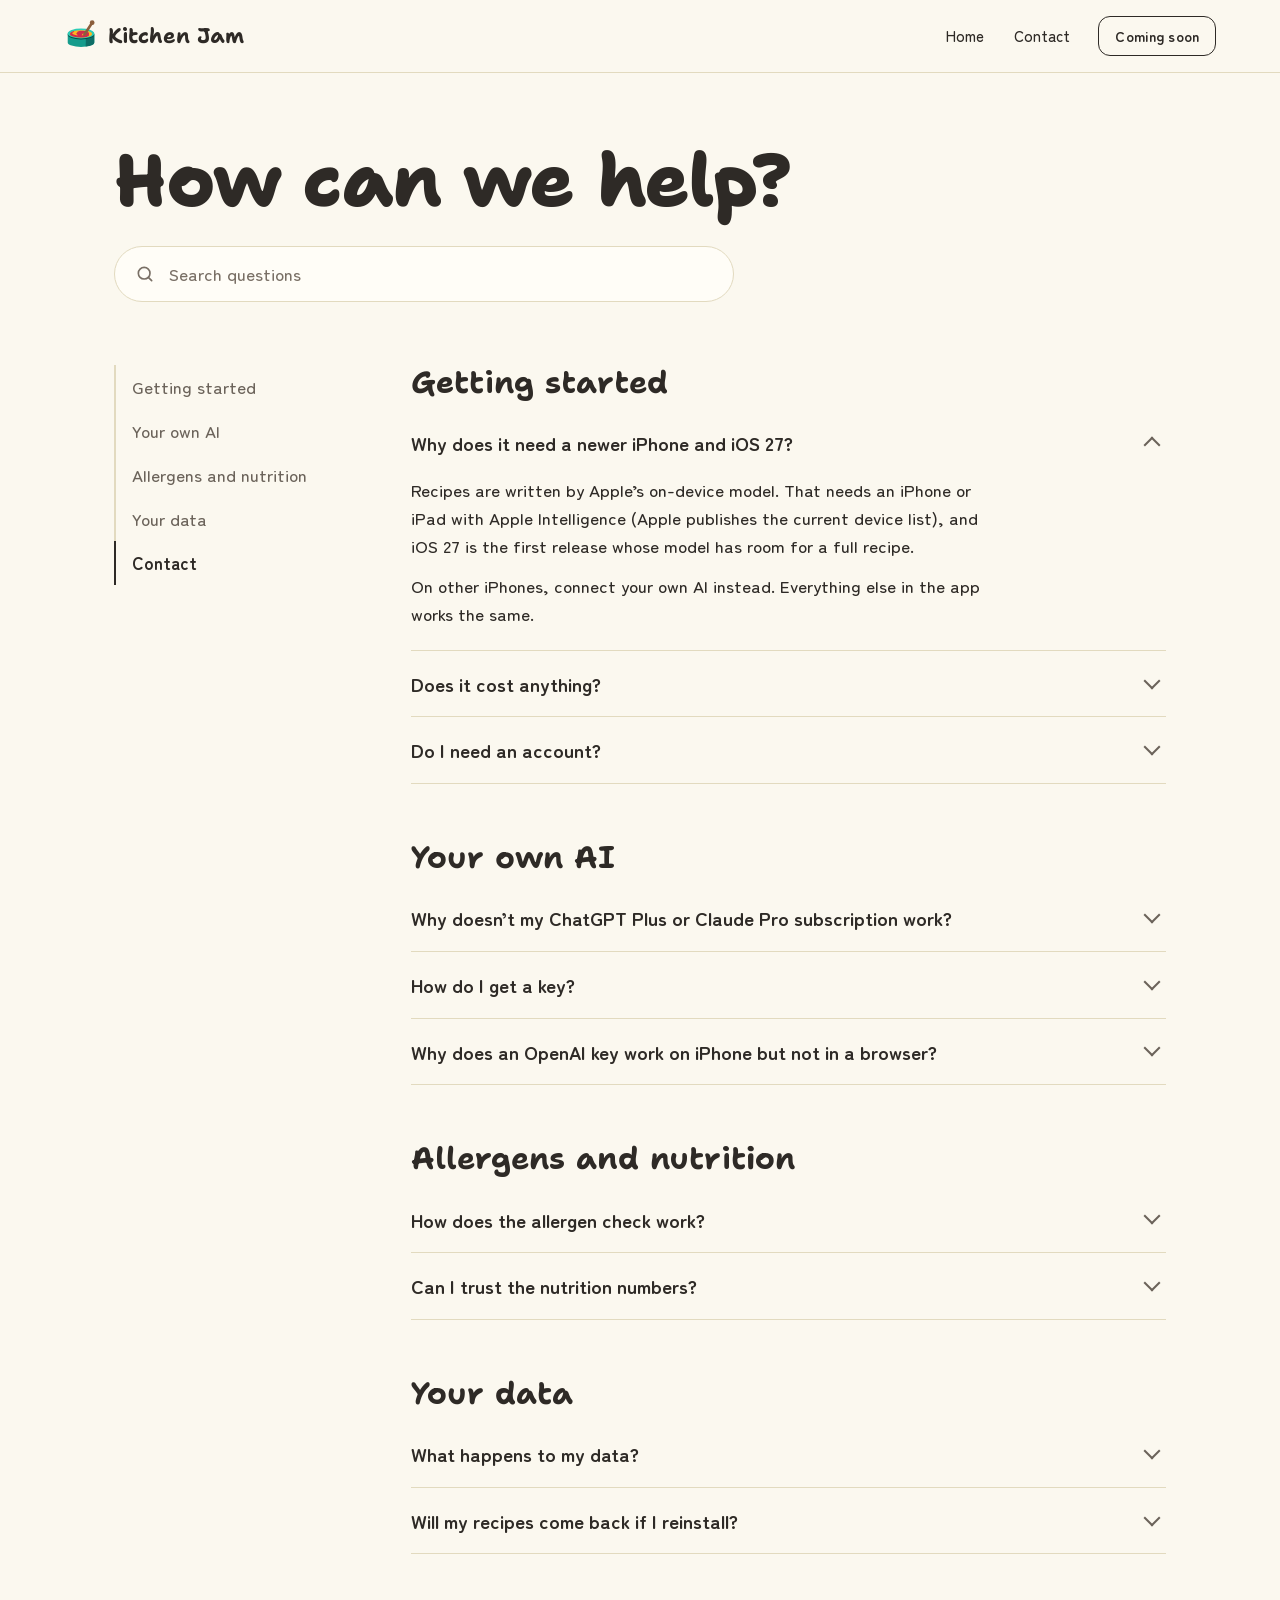
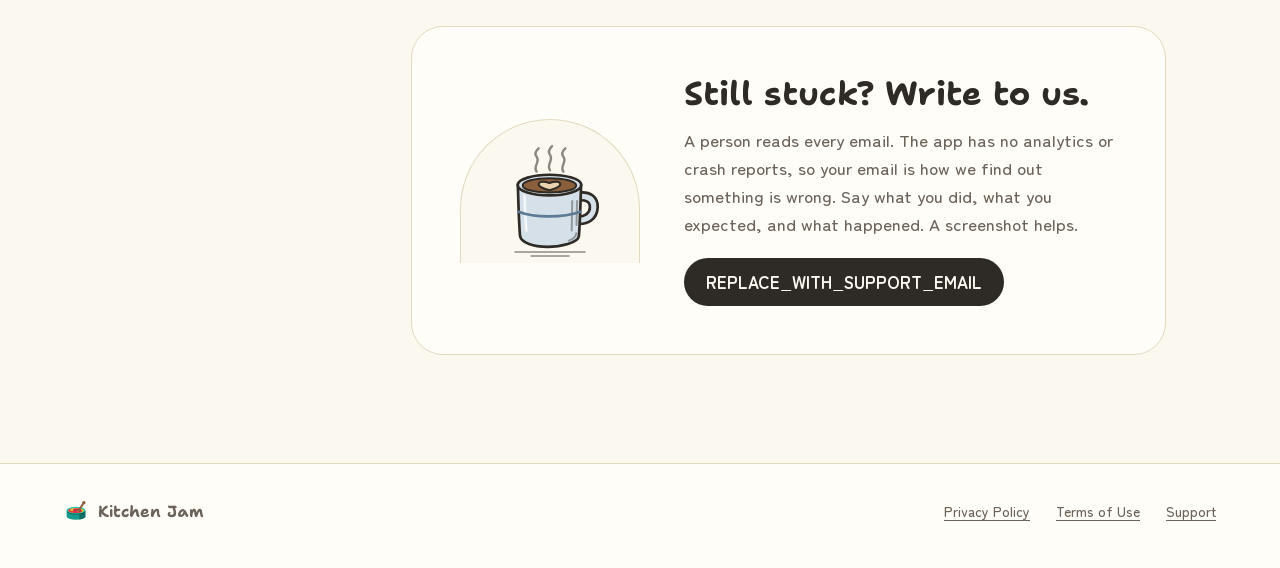
==== support.html @ 25d040b3 "Publish the site from fusion-recipe 39b4fbe" ====
<!doctype html>
<html lang="en">
<head>
<meta charset="utf-8">
<meta name="viewport" content="width=device-width, initial-scale=1, viewport-fit=cover">
<title>Support — Kitchen Jam</title>
<meta name="description" content="Answers about Kitchen Jam: which iPhones it needs, using your own AI, allergens, nutrition, and your data.">
<meta name="theme-color" content="#FBF8EF">
<link rel="icon" href="pot.svg" type="image/svg+xml">
<link rel="preload" href="fonts/shantell-sans-latin.woff2" as="font" type="font/woff2" crossorigin>
<link rel="stylesheet" href="site.css?v=31">
<script src="support.js?v=31" defer></script>
</head>
<body class="support-page">
<a class="skip" href="#main">Skip to the page</a>

<header class="bar is-scrolled">
  <a class="brand" href="index.html" aria-label="Kitchen Jam home">
    <svg class="pot" viewBox="0 0 64 64" aria-hidden="true"><use href="#pot"></use></svg>
    <span>Kitchen Jam</span>
  </a>
  <nav class="bar__nav" aria-label="Page">
    <a href="index.html">Home</a>
    <a href="#contact">Contact</a>
  </nav>
  <span class="soon soon--small">Coming soon</span>
</header>

<main id="main" class="sp">

  <section class="sp-head" aria-labelledby="sp-title">
    <h1 id="sp-title">How can we help?</h1>
    <label class="sp-search">
      <span class="sr">Search the questions</span>
      <svg viewBox="0 0 24 24" aria-hidden="true"><circle cx="11" cy="11" r="7"></circle><path d="M20 20l-4-4"></path></svg>
      <input type="search" placeholder="Search questions" data-search autocomplete="off">
    </label>
    <p class="sp-empty" data-empty hidden>Nothing matches. <a href="#contact">Ask us instead.</a></p>
  </section>

  <div class="sp-body">
    <nav class="sp-toc" aria-label="Topics">
      <a href="#start">Getting started</a>
      <a href="#own-ai">Your own AI</a>
      <a href="#safety">Allergens and nutrition</a>
      <a href="#data">Your data</a>
      <a href="#contact">Contact</a>
    </nav>

    <div class="sp-groups">

      <section class="sp-group" id="start" aria-labelledby="g-start">
        <h2 id="g-start">Getting started</h2>

        <details class="qa" open>
          <summary>Why does it need a newer iPhone and iOS 27?</summary>
          <div class="qa__a">
            <p>Recipes are written by Apple’s on-device model. That needs an iPhone or iPad with Apple Intelligence (Apple publishes the current device list), and iOS 27 is the first release whose model has room for a full recipe.</p>
            <p>On other iPhones, connect your own AI instead. Everything else in the app works the same.</p>
          </div>
        </details>

        <details class="qa">
          <summary>Does it cost anything?</summary>
          <div class="qa__a">
            <p>On iOS 27 with Apple Intelligence, generating recipes costs you nothing: it runs on your device.</p>
            <p>With your own key, you pay your provider for what you use. Most recipes cost a few cents, and Google Gemini and Groq give free keys with a daily limit.</p>
          </div>
        </details>

        <details class="qa">
          <summary>Do I need an account?</summary>
          <div class="qa__a"><p>No. There is no account to create, and no server of ours in the middle.</p></div>
        </details>
      </section>

      <section class="sp-group" id="own-ai" aria-labelledby="g-own-ai">
        <h2 id="g-own-ai">Your own AI</h2>

        <details class="qa">
          <summary>Why doesn’t my ChatGPT Plus or Claude Pro subscription work?</summary>
          <div class="qa__a">
            <p>Those plans only work inside their own apps. They cannot be used by other apps, and no setting changes that. Your subscription is not broken.</p>
            <p>What works here is a pay-as-you-go <strong>API key</strong>, made in a provider’s developer console. Settings walks you through it in a few minutes.</p>
          </div>
        </details>

        <details class="qa">
          <summary>How do I get a key?</summary>
          <div class="qa__a">
            <ul class="providers">
              <li><b>OpenRouter</b><span>One key for many models. Sign in from Settings, or make a key at openrouter.ai.</span></li>
              <li><b>Groq</b><span>Free tier. Make a key at console.groq.com. On the free tier a recipe can wait up to a minute to start.</span></li>
              <li><b>Google Gemini</b><span>Free tier. Make a key at aistudio.google.com.</span></li>
              <li><b>Anthropic</b><span>Claude, pay as you go. Make a key at console.anthropic.com; add billing first.</span></li>
              <li><b>A local model</b><span>Run LM Studio or Ollama on a computer on your network, and point Settings at it. Nothing leaves your home.</span></li>
            </ul>
            <p>Your key stays on your device. Requests go straight from your phone to the provider you chose.</p>
          </div>
        </details>

        <details class="qa">
          <summary>Why does an OpenAI key work on iPhone but not in a browser?</summary>
          <div class="qa__a">
            <p>OpenAI’s API does not let web pages call it directly, and the usual workaround is to send your requests through a server of ours, which this app will not do. In the iPhone app, a direct OpenAI key works. In a browser, use an OpenRouter key to reach GPT models.</p>
          </div>
        </details>
      </section>

      <section class="sp-group" id="safety" aria-labelledby="g-safety">
        <h2 id="g-safety">Allergens and nutrition</h2>

        <details class="qa">
          <summary>How does the allergen check work?</summary>
          <div class="qa__a">
            <p>Tell the app what you avoid, and every recipe is checked against 14 allergen families, including hidden sources like the fish in Worcestershire sauce and the wheat in ordinary soy sauce.</p>
            <p class="qa__warn">It is a check on the AI’s work, not a guarantee. It reads ingredient names; it cannot see brands, processing or cross-contamination. Always read the labels on what you cook with.</p>
          </div>
        </details>

        <details class="qa">
          <summary>Can I trust the nutrition numbers?</summary>
          <div class="qa__a">
            <p>They are estimates made by the AI, labelled that way on every card. Use them for orientation, not for medical or dietary management. The app makes no health claims.</p>
          </div>
        </details>
      </section>

      <section class="sp-group" id="data" aria-labelledby="g-data">
        <h2 id="g-data">Your data</h2>

        <details class="qa">
          <summary>What happens to my data?</summary>
          <div class="qa__a">
            <p>Nothing reaches us. Your recipes, pantry, notes and key stay on your device. With iCloud backup on, your recipes, pantry, shopping list and profile are also kept in your own private iCloud storage, which we cannot see. Your key never is.</p>
            <p>When you ask for a recipe, the request goes only to the model you use: Apple’s, or the provider you chose. The <a href="https://nik299-code.github.io/improv-kitchen-legal/privacy.html">privacy policy</a> has the details.</p>
          </div>
        </details>

        <details class="qa">
          <summary>Will my recipes come back if I reinstall?</summary>
          <div class="qa__a">
            <p>On iPhone, yes, if you are signed in to iCloud and Back up to iCloud is on in the app’s Settings. Reinstall, use the same iCloud account, and your recipes, pantry and shopping list come back when the app opens.</p>
            <p class="qa__warn">Before you delete the app, use <strong>Export library</strong> in Settings to save a copy to Files. Without iCloud backup, deleting the app deletes your recipes.</p>
          </div>
        </details>
      </section>

      <section class="sp-contact" id="contact" aria-labelledby="g-contact">
        <div class="sp-contact__art" data-art="dish-drink--hot" aria-hidden="true"></div>
        <div>
          <h2 id="g-contact">Still stuck? Write to us.</h2>
          <p>A person reads every email. The app has no analytics or crash reports, so your email is how we find out something is wrong. Say what you did, what you expected, and what happened. A screenshot helps.</p>
          <a class="sp-mail" href="mailto:REPLACE_WITH_SUPPORT_EMAIL">REPLACE_WITH_SUPPORT_EMAIL</a>
        </div>
      </section>

    </div>
  </div>
</main>

<footer class="foot">
  <span class="brand brand--quiet">
    <svg class="pot" viewBox="0 0 64 64" aria-hidden="true"><use href="#pot"></use></svg>
    Kitchen Jam
  </span>
  <nav aria-label="Legal">
    <a href="https://nik299-code.github.io/improv-kitchen-legal/privacy.html">Privacy Policy</a>
    <a href="https://nik299-code.github.io/improv-kitchen-legal/terms.html">Terms of Use</a>
    <a href="support.html" aria-current="page">Support</a>
  </nav>
</footer>

<svg width="0" height="0" style="position:absolute" aria-hidden="true">
  <defs>
    <clipPath id="pot-opening"><ellipse cx="32" cy="28" rx="21" ry="6.8"></ellipse></clipPath>
    <g id="pot">
      <path d="M7 29V44A25 8.5 0 0 0 57 44V29Z" fill="#159C8C"></path>
      <path d="M40.75 29Q41.5 40.5 40.75 51.96A25 8.5 0 0 0 57 44V29Z" fill="#0E6E66"></path>
      <ellipse cx="32" cy="29" rx="25" ry="9.5" fill="#094A45"></ellipse>
      <ellipse cx="32" cy="27.4" rx="25" ry="9.5" fill="#2BCDB6"></ellipse>
      <ellipse cx="32" cy="28" rx="21" ry="6.8" fill="#FFB61E"></ellipse>
      <path clip-path="url(#pot-opening)" fill="none" stroke="#D02C4B" stroke-width="5.5" stroke-linecap="round" d="M32 28L31.4 28.7L29.5 28.7L27.6 28.3L26.6 27.3L27.6 26L30.9 25L35.8 24.8L40.8 25.7L44.2 27.6L44.2 30.1L40.2 32.4L32.9 33.7L24 33.5L16.2 31.5L12.1 28.1L13.6 24.2L16.5 22.5"></path>
      <line x1="38.5" y1="29" x2="53" y2="7" stroke="#8B5E3C" stroke-width="5" stroke-linecap="round"></line>
      <circle cx="53" cy="7" r="4.5" fill="#8B5E3C"></circle>
    </g>
  </defs>
</svg>
</body>
</html>
---- site.css ----
/*
 * Kitchen Jam — marketing site.
 *
 * The app's own world, not a new one: the tokens below are copied from
 * src/app/globals.css (light palette) and keep their meanings from
 * docs/design-system.md — teal acts and clears, yellow is "why it works" and
 * ratings only, raspberry is danger only (and so never appears here).
 */

/*
 * Self-hosted, so a visit sends nothing to a font host (the page promises
 * privacy). Latin subsets from Google Fonts, both SIL Open Font License.
 * Shantell Sans is one variable file covering 500–800.
 */
@font-face {
  font-family: "Shantell Sans"; font-style: normal; font-weight: 500 800; font-display: swap;
  src: url("fonts/shantell-sans-latin.woff2") format("woff2");
}
@font-face {
  font-family: "Zen Maru Gothic"; font-style: normal; font-weight: 500; font-display: swap;
  src: url("fonts/zen-maru-gothic-500-latin.woff2") format("woff2");
}
@font-face {
  font-family: "Zen Maru Gothic"; font-style: normal; font-weight: 700; font-display: swap;
  src: url("fonts/zen-maru-gothic-700-latin.woff2") format("woff2");
}

:root {
  --paper: #fbf8ef;
  --raised: #fffdf7;
  --sunk: #f2eddc;
  --ink: #2e2a26;
  --ink-soft: #6b635a;
  --ink-faint: #796f65;
  --hair: #e2dabf;
  --teal: #159c8c;
  --teal-label: #0e786c;
  --teal-wash: #def3ee;
  --indigo-wash: #e2eeef;
  --yuzu-label: #8d6501;
  --yuzu: #d9a94a;

  --wash-a: var(--indigo-wash);
  --wash-b: var(--teal-wash);
  --wash-c: var(--sunk);

  --display: "Shantell Sans", ui-rounded, system-ui, sans-serif;
  --body: "Zen Maru Gothic", ui-rounded, system-ui, sans-serif;

  --gutter: clamp(20px, 5vw, 72px);
  --arrive: cubic-bezier(0.16, 1, 0.3, 1);
  --leave: cubic-bezier(0.7, 0, 0.84, 0);

  color-scheme: light;
}

*,
*::before,
*::after { box-sizing: border-box; }

html {
  scroll-behavior: smooth;
  scrollbar-color: color-mix(in srgb, var(--ink) 35%, transparent) var(--paper);
  scrollbar-width: thin;
  -webkit-text-size-adjust: 100%;
}
@media (prefers-reduced-motion: reduce) { html { scroll-behavior: auto; } }

body {
  margin: 0;
  background: var(--paper);
  color: var(--ink);
  font: 500 17px/1.65 var(--body);
  -webkit-font-smoothing: antialiased;
  text-rendering: optimizeLegibility;
  overflow-x: clip;
}

::selection { background: var(--teal-wash); color: var(--ink); }

a { color: inherit; text-underline-offset: 0.22em; text-decoration-thickness: 1px; }
a:focus-visible,
button:focus-visible {
  outline: 2px solid var(--teal-label);
  outline-offset: 3px;
  border-radius: 6px;
}

h1, h2, h3 { font-family: var(--display); font-weight: 700; margin: 0; text-wrap: balance; }
p { margin: 0; text-wrap: pretty; }

.skip {
  position: absolute; left: 12px; top: -60px; z-index: 50;
  padding: 10px 16px; border-radius: 10px; background: var(--ink); color: var(--paper);
  text-decoration: none; font-weight: 700;
}
.skip:focus { top: 12px; }

.pot { width: 1.6em; height: 1.6em; display: block; flex: none; }

/* ------------------------------------------------------------------ bar */

.bar {
  position: sticky; top: 0; z-index: 20;
  height: 72px; padding: 0 var(--gutter);
  display: flex; align-items: center; gap: 28px;
  transition: background-color 300ms var(--arrive), box-shadow 300ms var(--arrive);
}
/* Past the hero the bar gets solid paper and a hairline, so it stays legible
   over the page. Paper, not glass: the world has nothing glassy in it. */
.bar.is-scrolled {
  background: var(--paper);
  box-shadow: 0 1px 0 var(--hair);
}

.brand {
  display: inline-flex; align-items: center; gap: 10px;
  font: 700 21px/1 var(--display); text-decoration: none; margin-right: auto;
}
.brand .pot { width: 34px; height: 34px; }
.brand--quiet { font-size: 16px; }
.brand--quiet .pot { width: 24px; height: 24px; }

.bar__nav { display: flex; gap: 30px; font-size: 15px; }
.bar__nav a { text-decoration: none; position: relative; min-height: 44px; display: inline-flex; align-items: center; }
.bar__nav a::after {
  content: ""; position: absolute; left: 0; right: 0; bottom: 10px; height: 1px;
  background: currentColor; transform: scaleX(0); transform-origin: right;
  transition: transform 350ms var(--arrive);
}
.bar__nav a:hover::after { transform: scaleX(1); transform-origin: left; }

/* The App Store action: Apple's badge artwork, unmodified (Apple's marketing
   guidelines), at least 40px tall. Only the link around it moves. */
.store {
  display: inline-flex; border-radius: 10px; line-height: 0;
  transition: transform 180ms var(--arrive);
}
.store img { display: block; height: 54px; width: auto; }
.store:hover { transform: translateY(-2px); }
.store:active { transform: translateY(0) scale(0.98); transition-duration: 80ms; }
.store--small img { height: 40px; }

/* ------------------------------------------------------------------ hero */

.hero { padding: clamp(12px, 3vh, 48px) var(--gutter) 0; }
.hero__copy { max-width: 1160px; margin: 0 auto; text-align: center; }
/* Zen Maru's dashes are full-width Japanese rules; set them in the display face. */
.dash { font-family: var(--display); font-weight: 500; }

.hero__title {
  font-size: clamp(3.6rem, 9.4vw, 6rem);
  font-weight: 800;
  line-height: 0.98;
  letter-spacing: -0.025em;
}
/* Each line rises out of its own mask on arrival. */
.hero__title .line { display: inline-block; overflow: clip; padding-bottom: 0.06em; vertical-align: top; }
@media (max-width: 720px) { .hero__title .line { display: block; } }
.hero__title .line > span { display: inline-block; }

.hero__lede {
  max-width: 60ch; margin: 18px auto 0;
  font-size: clamp(18px, 1.6vw, 21px); line-height: 1.55;
}
.hero__act { margin-top: 26px; display: flex; flex-direction: column; align-items: center; gap: 12px; }
.hero__small { font-size: 14px; color: var(--ink-soft); }

/* The stage: a phone set down on a table of dishes. */
.stage {
  position: relative;
  width: min(1240px, 100%);
  height: 720px;
  margin: clamp(12px, 3vh, 40px) auto 0;
}
.table { --px: 0; --py: 0; position: absolute; inset: 0; }
.dish { margin: 0; }
.table .dish {
  position: absolute;
  left: calc(50% + var(--x));
  top: var(--y);
  width: calc(210px * var(--s));
  aspect-ratio: 5 / 4;
  translate: -50% 0;
  /* Pointer depth: nearer dishes (bigger) move more. */
  transform: translate3d(calc(var(--px) * var(--s) * 22px), calc(var(--py) * var(--s) * 14px), 0);
}
.dish svg { display: block; width: 100%; height: 100%; overflow: visible; }

.phone {
  position: relative; z-index: 2;
  width: 322px; height: 664px; margin: 0 auto;
  padding: 11px; border-radius: 52px;
  background: var(--ink);
  box-shadow:
    0 2px 0 rgb(255 255 255 / 0.06) inset,
    0 50px 80px -30px rgb(46 42 38 / 0.45),
    0 18px 36px -18px rgb(46 42 38 / 0.35);
}
.phone__screen {
  position: relative; height: 100%; overflow: hidden;
  border-radius: 42px; background: var(--paper);
  padding: 30px 18px 0;
}
.app-top { display: flex; align-items: center; gap: 9px; font: 700 18px/1 var(--display); }
.app-top .pot { width: 28px; height: 28px; }

.thread { margin-top: 16px; display: flex; flex-direction: column; gap: 12px; }
.msg { font-size: 14px; line-height: 1.5; }
.msg--me {
  align-self: flex-end; max-width: 84%;
  padding: 10px 14px; border-radius: 18px 18px 5px 18px;
  background: var(--indigo-wash);
}
.msg--app { max-width: 92%; }
.chips { display: flex; flex-wrap: wrap; gap: 7px; }
.chip {
  font-size: 13px; padding: 7px 13px; border-radius: 999px;
  border: 1px solid var(--hair); background: var(--raised);
  transition: background-color 200ms var(--arrive), border-color 200ms var(--arrive), transform 200ms var(--arrive);
}
.chip.is-picked { background: var(--teal-wash); border-color: var(--teal); color: var(--teal-label); font-weight: 700; }

.card {
  margin-top: 6px; padding: 12px; border-radius: 20px;
  background: var(--raised); border: 1px solid var(--hair);
  display: flex; gap: 12px; align-items: flex-end;
}
.card__art {
  width: 96px; flex: none; aspect-ratio: 5 / 4;
  border-radius: 999px 999px 0 0; background: var(--paper);
  border: 1px solid var(--hair); border-bottom: 0; overflow: hidden;
}
.card__art svg { width: 100%; height: 100%; display: block; }
.card__title { font: 700 15px/1.25 var(--display); }
.card__meta { font-size: 12px; color: var(--ink-soft); margin-top: 3px; }

.composer {
  position: absolute; left: 14px; right: 14px; bottom: 16px;
  min-height: 50px; padding: 0 8px 0 16px; border-radius: 25px;
  border: 1px solid var(--hair); background: var(--raised);
  display: flex; align-items: center; justify-content: space-between;
  font-size: 14px; color: var(--ink-faint);
}
.composer.is-typing { color: var(--ink); }
.send {
  width: 36px; height: 36px; border-radius: 50%; background: var(--teal-label);
  mask: none;
  display: grid; place-items: center; flex: none;
}
.send::before {
  content: ""; width: 12px; height: 12px;
  border-top: 2px solid var(--paper); border-right: 2px solid var(--paper);
  transform: translateX(-2px) rotate(45deg);
}

/* ------------------------------------------------------------------ ask */

.ask {
  max-width: 1240px; margin: clamp(110px, 16vh, 180px) auto 0; padding: 0 var(--gutter);
  display: grid; grid-template-columns: 7fr 5fr; gap: clamp(40px, 7vw, 110px); align-items: center;
}
.ask__title { font-size: clamp(2.4rem, 4.6vw, 4.1rem); line-height: 1.04; letter-spacing: -0.015em; }
.ask__title em { font-style: normal; color: var(--ink-soft); }
.ask__body p { font-size: 18px; max-width: 46ch; }
.prompts { list-style: none; margin: 28px 0 0; padding: 0; }
.prompts li {
  font: 500 clamp(18px, 1.6vw, 21px)/1.35 var(--display);
  padding: 14px 0; border-top: 1px solid var(--hair);
}
.prompts li:last-child { border-bottom: 1px solid var(--hair); }
.prompts li::before,
.prompts li::after { font-family: var(--body); font-weight: 700; color: var(--ink-faint); }
.prompts li::before { content: "\201C"; }
.prompts li::after { content: "\201D"; }

/* ------------------------------------------------------------------ why */
/*
 * The app's own recipe card, set down at the scale of a cookbook page: the
 * drawing at hero size, and "why it works" in the app's real form — the yuzu
 * ribbon over a dashed yuzu-wash panel, the change in bold shoyu, then why.
 * The ribbon is part of the depicted card, not a label over the section.
 */
.sr { position: absolute; width: 1px; height: 1px; overflow: hidden; clip: rect(0 0 0 0); white-space: nowrap; }
.why { max-width: 1180px; margin: clamp(110px, 16vh, 180px) auto 0; padding: 0 var(--gutter); }
.rcard {
  display: grid; grid-template-columns: minmax(0, 5fr) minmax(0, 7fr); gap: clamp(28px, 5vw, 72px);
  align-items: center;
  padding: clamp(28px, 4vw, 56px);
  background: var(--raised); border: 1px solid var(--hair); border-radius: 36px;
}
.rcard__art {
  aspect-ratio: 5 / 4; border-radius: 999px 999px 0 0;
  background: var(--paper); border: 1px solid var(--hair); border-bottom: 0;
  padding: 4% 0 0;
}
/* The drawings leave headroom above the dish; at this size it is empty arch. */
.rcard__art svg { width: 100%; height: 100%; display: block; overflow: visible; transform: scale(1.18); transform-origin: 50% 88%; }
.rcard__title { font: 700 clamp(1.7rem, 2.6vw, 2.3rem)/1.1 var(--display); }
.rcard__meta { margin-top: 6px; color: var(--ink-soft); font-size: 15px; font-variant-numeric: tabular-nums; }
.ribbon {
  display: inline-flex; padding: 7px 15px; border-radius: 999px;
  font: 700 13px/1 var(--body); letter-spacing: 0.06em; text-transform: uppercase;
  background: var(--ink); color: var(--paper);
}
.ribbon--yuzu { background: var(--yuzu-label); margin-top: 26px; }
.rcard__why {
  margin-top: 12px; padding: clamp(18px, 2vw, 26px);
  border: 1.5px dashed color-mix(in srgb, var(--yuzu-label) 45%, var(--hair)); border-radius: 22px;
  background: #fff0bf;
}
.rcard__swap { font: 700 16px/1.3 var(--body); color: #8b5e3c; }
.rcard__reason {
  margin-top: 8px;
  font: 700 clamp(1.45rem, 2.5vw, 2.15rem)/1.28 var(--display); letter-spacing: -0.005em;
}
.rcard__reason .w { transition: opacity 240ms linear; }
.why__note { margin: 26px auto 0; max-width: 46ch; color: var(--ink-soft); font-size: 18px; text-align: center; }
@media (max-width: 860px) {
  .rcard { grid-template-columns: 1fr; border-radius: 28px; }
  .rcard__art { max-width: 340px; width: 100%; margin: 0 auto; }
}

/* ------------------------------------------------------------------ cook */

.cook {
  max-width: 1240px; margin: clamp(120px, 18vh, 200px) auto 0; padding: 0 var(--gutter);
  display: grid; grid-template-columns: auto 1fr; gap: clamp(48px, 8vw, 120px); align-items: center;
}
.phone--still { width: 300px; height: 540px; border-radius: 48px; }
.phone--still .phone__screen { border-radius: 38px; }
.timer {
  margin-top: 26px; align-self: flex-start;
  display: inline-flex; align-items: center; gap: 10px;
  padding: 12px 18px; border-radius: 999px;
  background: var(--teal-wash); color: var(--teal-label);
  font: 700 18px/1 var(--body); font-variant-numeric: tabular-nums;
}
.timer__dot { width: 9px; height: 9px; border-radius: 50%; background: var(--teal); }
.js .timer__dot { animation: pulse 1.6s var(--arrive) infinite; }
@keyframes pulse { 0% { box-shadow: 0 0 0 0 rgb(21 156 140 / 0.45); } 100% { box-shadow: 0 0 0 10px rgb(21 156 140 / 0); } }
/* The real cooking screen's ingredients drawer, closed. */
.drawer {
  margin: 0 -24px; padding: 12px 24px 26px; border-top: 1px solid var(--hair);
  background: var(--raised); border-radius: 22px 22px 0 0;
  display: flex; flex-direction: column; align-items: center; gap: 8px;
  font: 700 15px/1 var(--body);
}
.drawer::before { content: ""; width: 36px; height: 4px; border-radius: 2px; background: var(--hair); }


/* ---------------------------------------------------------- features */
/*
 * Eight features as tabs. Hovering (or clicking, or arrowing to) one swaps the
 * headline and the phone's screen to that use case, so each is shown, not
 * described. On a phone the tabs become a swipeable row of chips under the
 * phone, which keeps the screen in view while you tap.
 */
.cook__title { font-size: clamp(2.3rem, 4.2vw, 3.8rem); line-height: 1.05; letter-spacing: -0.015em; min-height: 2.2em; display: flex; align-items: flex-end; }
.cook__title span { display: inline-block; transition: opacity 180ms var(--leave), transform 180ms var(--leave); }
.cook__title span.is-out { opacity: 0; transform: translateY(0.18em); }

.feats { margin-top: 30px; display: grid; grid-template-columns: 1fr 1fr; gap: 6px 14px; max-width: 740px; }
.feat {
  appearance: none; border: 0; background: transparent; font: inherit; color: inherit; text-align: left; cursor: pointer;
  position: relative; padding: 16px 16px 16px 16px; border-radius: 16px;
  display: flex; flex-direction: column; gap: 3px; min-height: 44px;
  transition: background-color 220ms var(--arrive);
}
.feat::before {
  content: ""; position: absolute; left: 16px; right: 16px; top: 0; height: 1px; background: var(--hair);
  transition: opacity 220ms var(--arrive);
}
.feat__t { font-weight: 700; color: var(--ink-soft); transition: color 220ms var(--arrive); }
.feat__d { font-size: 15px; line-height: 1.5; color: var(--ink-faint); }
.feat:hover .feat__t { color: var(--ink); }
.feat[aria-selected="true"] { background: var(--raised); box-shadow: 0 1px 0 var(--hair), 0 10px 26px -18px rgb(46 42 38 / 0.35); }
.feat[aria-selected="true"]::before { opacity: 0; }
.feat[aria-selected="true"] .feat__t { color: var(--ink); }
.feat[aria-selected="true"] .feat__d { color: var(--ink-soft); }
.feat:focus-visible { outline: 2px solid var(--teal-label); outline-offset: 2px; }

/* The screens share the phone; one shows at a time. */
.phone__screen--feat { padding: 0; }
.fs {
  position: absolute; inset: 0; padding: 48px 22px 0; display: flex; flex-direction: column;
  opacity: 0; visibility: hidden; transform: translateY(10px) scale(0.985);
  transition: opacity 260ms var(--leave), transform 320ms var(--leave), visibility 0s linear 320ms;
}
.fs.is-active {
  opacity: 1; visibility: visible; transform: none;
  transition: opacity 380ms var(--arrive) 60ms, transform 520ms var(--arrive) 60ms, visibility 0s;
}
.fs-count { font-size: 12px; font-weight: 700; letter-spacing: 0.08em; text-transform: uppercase; color: var(--ink-soft); }
.fs-title { font: 700 24px/1.12 var(--display); margin-top: 10px; }
.fs-title--sm { margin-top: 0; font-size: 26px; }
.fs-step { font-size: 19px; line-height: 1.5; margin-top: 12px; }
.fs-hint { margin-top: auto; margin-bottom: 14px; text-align: center; font-size: 13px; color: var(--ink-faint); }
.fs .drawer { margin: 0 -22px; }

/* read aloud */
.speaking {
  margin-top: 22px; align-self: flex-start; display: inline-flex; align-items: center; gap: 12px;
  padding: 11px 16px; border-radius: 999px; background: var(--indigo-wash); font-weight: 700; font-size: 15px;
}
.bars { display: inline-flex; align-items: center; gap: 3px; height: 18px; }
.bars i { width: 3px; height: 100%; border-radius: 2px; background: var(--ink); transform-origin: 50% 50%; transform: scaleY(0.35); }

/* talk */
.fs--talk { padding-top: 46px; }
.listen { margin-top: auto; margin-bottom: 44px; display: flex; flex-direction: column; align-items: center; text-align: center; gap: 14px; }
.listen__label { font-size: 13px; font-weight: 700; letter-spacing: 0.06em; text-transform: uppercase; color: var(--teal-label); }
.listen__words { font: 700 22px/1.3 var(--display); min-height: 2.6em; padding: 0 6px; }
.mic {
  width: 76px; height: 76px; border-radius: 50%; background: var(--teal-label); display: grid; place-items: center; position: relative;
}
.mic svg { width: 32px; height: 32px; fill: none; stroke: var(--paper); stroke-width: 1.8; stroke-linecap: round; }
.mic::before, .mic::after { content: ""; position: absolute; inset: 0; border-radius: 50%; border: 2px solid var(--teal); opacity: 0; }

/* save */
.saved__art {
  width: 70%; align-self: center; aspect-ratio: 5 / 4; border-radius: 999px 999px 0 0;
  background: var(--raised); border: 1px solid var(--hair); border-bottom: 0; padding-top: 6%;
}
.saved__art svg, .bubble__art svg { width: 100%; height: 100%; display: block; }
.fs--save .fs-title { margin-top: 16px; }
.saved__stars { display: flex; gap: 4px; margin-top: 8px; }
.saved__stars svg { width: 18px; height: 18px; fill: var(--yuzu); stroke: var(--yuzu); stroke-width: 1.6; stroke-linejoin: round; display: block; }
.saved__stars .off svg { fill: none; stroke: var(--ink-faint); }
.saved__label { margin-top: 20px; font-size: 12px; font-weight: 700; letter-spacing: 0.08em; text-transform: uppercase; color: var(--ink-soft); }
.notes { list-style: none; margin: 8px 0 0; padding: 0; display: flex; flex-direction: column; gap: 8px; }
.notes li { padding: 10px 12px; border-radius: 12px; background: var(--raised); border: 1px solid var(--hair); font-size: 15px; }

/* share */
.share__to { font-size: 13px; color: var(--ink-soft); padding-bottom: 12px; border-bottom: 1px solid var(--hair); }
.bubble { margin-top: 26px; align-self: flex-end; width: 84%; display: flex; flex-direction: column; align-items: flex-end; gap: 6px; }
.bubble__card { width: 100%; border-radius: 18px 18px 6px 18px; background: var(--raised); border: 1px solid var(--hair); padding: 12px; }
.bubble__art { aspect-ratio: 5 / 4; border-radius: 12px; background: var(--indigo-wash); padding: 6% 8% 0; }
.bubble__title { font: 700 16px/1.25 var(--display); margin-top: 10px; }
.bubble__meta { font-size: 12px; color: var(--ink-soft); margin-top: 2px; }
.bubble__text { padding: 9px 14px; border-radius: 18px 18px 6px 18px; background: var(--indigo-wash); font-size: 15px; }
.share__added { margin-top: 18px; align-self: center; font-size: 13px; color: var(--teal-label); font-weight: 700; }

/* shopping */
.fs--shop { padding-bottom: 0; }
.list { position: relative; margin-top: 14px; flex: 1; overflow: hidden; -webkit-mask-image: linear-gradient(#000 82%, transparent); mask-image: linear-gradient(#000 82%, transparent); }
.aisle { display: flex; align-items: center; gap: 8px; margin-top: 14px; font-size: 12px; font-weight: 700; letter-spacing: 0.06em; text-transform: uppercase; color: var(--ink-soft); }
.aisle:first-child { margin-top: 0; }
.item { display: flex; align-items: center; gap: 12px; padding: 10px 0; border-bottom: 1px solid var(--hair); font-size: 16px; }
.box { width: 20px; height: 20px; border-radius: 6px; border: 1.5px solid var(--ink-faint); flex: none; position: relative; }
.item.is-done { color: var(--ink-faint); text-decoration: line-through; text-decoration-thickness: 1px; }
.item.is-done .box { background: var(--teal-label); border-color: var(--teal-label); }
.item.is-done .box::after { content: ""; position: absolute; left: 6px; top: 2px; width: 5px; height: 10px; border: solid var(--paper); border-width: 0 2px 2px 0; transform: rotate(45deg); }
.probably { margin-top: 16px; padding: 12px; border-radius: 12px; border: 1px dashed var(--hair); font-size: 14px; color: var(--ink-soft); }

/* pantry */
.added { display: flex; flex-wrap: wrap; gap: 8px; margin-top: 10px; }
.added span { padding: 8px 12px; border-radius: 999px; background: var(--teal-wash); color: var(--teal-label); font-weight: 700; font-size: 14px; }
.staples { margin-top: 10px; font-size: 16px; line-height: 1.7; color: var(--ink-soft); }

/* scale */
.serves { margin-top: 18px; display: flex; align-items: center; justify-content: space-between; padding: 12px 14px; border-radius: 14px; background: var(--raised); border: 1px solid var(--hair); font-weight: 700; }
.stepper { display: inline-flex; align-items: center; gap: 12px; }
.stepper i { font-style: normal; width: 30px; height: 30px; border-radius: 50%; border: 1px solid var(--hair); display: grid; place-items: center; color: var(--ink-soft); }
.stepper b { min-width: 1.2em; text-align: center; font-variant-numeric: tabular-nums; }
.amounts { list-style: none; margin: 14px 0 0; padding: 0; }
.amounts li { display: flex; align-items: baseline; gap: 8px; padding: 12px 2px; border-bottom: 1px solid var(--hair); font-size: 16px; }
.amounts li span { flex: 1; }
.amounts b { font-variant-numeric: tabular-nums; transition: color 300ms var(--arrive); }
.amounts b.is-changed { color: var(--teal-label); }
.amounts em { font-style: normal; font-size: 12px; font-weight: 700; color: var(--ink-faint); text-transform: uppercase; letter-spacing: 0.06em; }

@media (prefers-reduced-motion: no-preference) {
  .fs--read.is-active .bars i { animation: talk 900ms ease-in-out infinite; }
  .fs--read.is-active .bars i:nth-child(2) { animation-delay: -200ms; }
  .fs--read.is-active .bars i:nth-child(3) { animation-delay: -450ms; }
  .fs--read.is-active .bars i:nth-child(4) { animation-delay: -100ms; }
  .fs--read.is-active .bars i:nth-child(5) { animation-delay: -650ms; }
  .fs--talk.is-active .mic::before { animation: ring 1.8s var(--arrive) infinite; }
  .fs--talk.is-active .mic::after { animation: ring 1.8s var(--arrive) 0.6s infinite; }
  .fs--shop.is-active .list__roll { animation: roll 9s ease-in-out 0.8s infinite alternate; }
}
@keyframes talk { 0%, 100% { transform: scaleY(0.3); } 50% { transform: scaleY(1); } }
@keyframes ring { from { transform: scale(1); opacity: 0.6; } to { transform: scale(1.7); opacity: 0; } }
@keyframes roll { 0%, 15% { transform: none; } 85%, 100% { transform: translateY(-38%); } }

@media (max-width: 980px) {
  /* Headline, then the tabs, then the phone: all three fit one phone screen,
     so the screen you change stays in view while you tap. */
  .cook { gap: 18px; }
  .cook__copy { display: contents; }
  .cook__title { order: 1; min-height: 2.2em; }
  .feats { order: 2; margin-top: 0; }
  .cook__phone { order: 3; }
}
@media (max-width: 720px) {
  .feats {
    grid-template-columns: none; grid-auto-flow: column; grid-auto-columns: max-content;
    overflow-x: auto; scroll-snap-type: x mandatory; gap: 8px; margin: 0; padding: 4px 0 10px;
    scrollbar-width: none;
  }
  .feats::-webkit-scrollbar { display: none; }
  .feat { scroll-snap-align: start; padding: 10px 16px; border-radius: 999px; border: 1px solid var(--hair); background: var(--raised); }
  .feat::before, .feat__d { display: none; }
  .feat[aria-selected="true"] { background: var(--ink); border-color: var(--ink); box-shadow: none; }
  .feat[aria-selected="true"] .feat__t { color: var(--paper); }
  .feat__t { font-size: 15px; white-space: nowrap; }
}

/* ------------------------------------------------------------------ library */

.library {
  max-width: 1240px; margin: clamp(130px, 20vh, 220px) auto 0; padding: 0 var(--gutter);
  text-align: center;
}
.library h2 { font-size: clamp(2.4rem, 4.6vw, 4.1rem); line-height: 1.04; letter-spacing: -0.015em; }
.library__lede { max-width: 50ch; margin: 18px auto 0; font-size: 18px; }
.tiles {
  list-style: none; margin: 56px 0 0; padding: 0; text-align: left;
  display: grid; grid-template-columns: repeat(4, minmax(0, 1fr)); gap: 40px 24px;
}
.tile__art {
  background: var(--w); border-radius: 22px; padding: 14px 18% 0;
  display: flex;
}
.tile__art svg {
  width: 100%; aspect-ratio: 5 / 4; height: auto; display: block;
  background: var(--raised); border: 1px solid var(--hair); border-bottom: 0;
  border-radius: 999px 999px 0 0; overflow: hidden;
}
.tile__title { font: 700 17px/1.25 var(--display); margin-top: 12px; }
.tile__meta { font-size: 14px; color: var(--ink-soft); margin-top: 2px; font-variant-numeric: tabular-nums; }
.library__note { margin: 36px auto 0; max-width: 52ch; font-size: 15px; color: var(--ink-soft); }

/* ------------------------------------------------------------------ trust */

.trust {
  max-width: 1240px; margin: clamp(110px, 16vh, 180px) auto 0; padding: 0 var(--gutter);
  display: grid; grid-template-columns: 1fr 1fr; gap: 28px; align-items: stretch;
}
.trust h2 { font-size: clamp(1.8rem, 2.8vw, 2.5rem); line-height: 1.12; }
.trust p { margin-top: 16px; font-size: 17px; max-width: 48ch; }
.trust__allergens { padding: clamp(32px, 4vw, 56px); border-radius: 32px; background: var(--teal-wash); }
.trust__privacy { padding: clamp(32px, 4vw, 56px); border-radius: 32px; border: 1px solid var(--hair); background: var(--raised); }
.hidden-sources { list-style: none; margin: 24px 0 0; padding: 0; max-width: 420px; }
.hidden-sources li {
  display: flex; justify-content: space-between; gap: 16px;
  padding: 12px 0; border-top: 1px solid color-mix(in srgb, var(--teal-label) 25%, transparent);
  font-weight: 700;
}
.hidden-sources li span:last-child { color: var(--teal-label); }
.fine { color: color-mix(in srgb, var(--ink) 78%, var(--teal-label)); font-size: 15px !important; }

/* ------------------------------------------------------------------ close */

.close {
  margin-top: clamp(110px, 16vh, 180px);
  padding: clamp(70px, 10vh, 110px) var(--gutter) clamp(60px, 9vh, 90px);
  background: var(--raised); border-top: 1px solid var(--hair);
  display: flex; flex-direction: column; align-items: center; text-align: center;
}
.close__row { display: flex; align-items: flex-end; justify-content: center; gap: clamp(8px, 2vw, 28px); }
.close__row .dish { width: clamp(84px, 11vw, 150px); aspect-ratio: 5 / 4; }
.close__title {
  margin: 34px 0 30px; display: inline-flex; align-items: center; gap: 0.28em;
  font-size: clamp(3rem, 7vw, 5.4rem); font-weight: 800; letter-spacing: -0.02em; line-height: 1;
}
.close__title .pot { width: 1.05em; height: 1.05em; }
.close__small { margin-top: 22px; max-width: 48ch; font-size: 14px; color: var(--ink-soft); }

.foot {
  padding: 26px var(--gutter) 34px; border-top: 1px solid var(--hair); background: var(--raised);
  display: flex; align-items: center; justify-content: space-between; gap: 20px; flex-wrap: wrap;
  font-size: 14px; color: var(--ink-soft);
}
.foot nav { display: flex; gap: 26px; }
.foot a { color: var(--ink-soft); min-height: 44px; display: inline-flex; align-items: center; }
.foot a:hover { color: var(--ink); }

/* ================================================================== motion */
/*
 * Everything above is the finished page, visible with no script. The rules
 * below only apply once site.js has run (html.js) and the visitor has not
 * asked for less motion — so a failed script, or reduced motion, still gets
 * the whole page.
 */
@media (prefers-reduced-motion: no-preference) {
  .js .hero__title .line > span { animation: rise 900ms var(--arrive) both; }
  .js .hero__title .line:nth-child(2) > span { animation-delay: 110ms; }
  .js .hero__lede,
  .js .hero__act { animation: fade 800ms var(--arrive) 320ms both; }
  .js .hero__act { animation-delay: 420ms; }
  .js .phone:not(.phone--still) { animation: set-down 1100ms var(--arrive) 260ms both; }

  /* Demo steps start hidden only when the demo is actually going to run. */
  .demo-live [data-step] { opacity: 0; transform: translateY(10px); }
  .demo-live [data-step].is-in {
    opacity: 1; transform: none;
    transition: opacity 420ms var(--arrive), transform 520ms var(--arrive);
  }
  .demo-live .thread.is-clearing { opacity: 0; transition: opacity 380ms var(--leave); }

  /* The example requests arrive one by one as they scroll in, like messages
     being sent: from the right, the way the cook's own bubbles sit. */
  .js .prompts li { opacity: 0; transform: translateX(28px); }
  .js .prompts li.is-in {
    opacity: 1; transform: none;
    transition: opacity 600ms var(--arrive), transform 800ms var(--arrive);
  }

  /* Scroll: the dishes drift apart as the phone moves up out of the table. */
  @supports (animation-timeline: view()) {
    .table .dish { animation: drift linear both; animation-timeline: view(); animation-range: exit -10% exit 90%; }
    .table .dish:nth-child(-n + 4) { --dir: -1; }
    .table .dish:nth-child(n + 5) { --dir: 1; }
  }
}

@keyframes rise { from { transform: translateY(105%); } to { transform: none; } }
@keyframes fade { from { opacity: 0; transform: translateY(12px); } to { opacity: 1; transform: none; } }
@keyframes set-down {
  from { opacity: 0; transform: translateY(60px) scale(0.97); }
  to { opacity: 1; transform: none; }
}
@keyframes drift { to { translate: calc(-50% + var(--dir) * 70px) -60px; } }

/* Short laptop screens: the demo's card must still land above the fold. */
@media (min-width: 721px) and (max-height: 860px) {
  .hero { padding-top: 18px; }
  .hero__title { font-size: clamp(3.2rem, 6.4vw, 4.2rem); }
  .hero__lede { margin-top: 10px; font-size: 18px; }
  .hero__act { margin-top: 18px; gap: 8px; }
  .stage { height: 640px; }
  .phone:not(.phone--still) { height: 600px; }
  .phone:not(.phone--still) .phone__screen { border-radius: 38px; padding-top: 20px; }
  .phone:not(.phone--still) .thread { margin-top: 12px; gap: 10px; }
  .table .dish { width: calc(190px * var(--s)); }
}

/* ================================================================== narrow */

@media (max-width: 980px) {
  .bar__nav { display: none; }
  .ask, .cook { grid-template-columns: 1fr; }
  .tiles { grid-template-columns: repeat(2, minmax(0, 1fr)); gap: 32px 16px; }
  .trust { grid-template-columns: 1fr; }
}

@media (max-width: 720px) {
  body { font-size: 16px; }
  .bar { height: 62px; gap: 12px; }
  .brand { font-size: 18px; }
  .brand .pot { width: 30px; height: 30px; }

  .hero__lede { font-size: 18px; }
  /* On a phone the table sets three dishes above the phone and three below,
     every one whole: tucked behind its edges they read as clipped. */
  .stage { height: 860px; margin-top: 28px; }
  .table .dish { width: 30%; translate: 0 0; left: auto; }
  .table .dish:nth-child(1) { left: 1%; top: 0; }
  .table .dish:nth-child(2) { left: 35%; top: 12px; }
  .table .dish:nth-child(6) { left: 69%; top: 0; }
  .table .dish:nth-child(3) { left: 1%; top: auto; bottom: 0; }
  .table .dish:nth-child(7) { left: 35%; top: auto; bottom: 10px; }
  .table .dish:nth-child(8) { left: 69%; top: auto; bottom: 0; }
  .table .dish:nth-child(4),
  .table .dish:nth-child(5) { display: none; }
  /* Padding, not the phone's margin: a first child's top margin collapses
     through the stage and moves the stage instead of the phone. */
  .stage { padding-top: 116px; }
  .phone { width: 286px; height: 600px; border-radius: 46px; }
  .phone__screen { border-radius: 36px; padding: 40px 15px 0; }
  .phone--still { width: 270px; height: 500px; }
  .cook__phone .phone { margin: 0 auto; }
    .tiles .tile__title { font-size: 15px; }
  .tiles .tile__meta { font-size: 13px; }
  .trust__allergens, .trust__privacy { border-radius: 24px; }
  .foot { justify-content: center; }
  /* Five dishes do not fit a phone's width; three do, whole. */
  .close__row .dish:nth-child(n + 4) { display: none; }
  .close__row .dish { width: 30%; max-width: 120px; }
}
@media (max-width: 720px) and (prefers-reduced-motion: no-preference) {
  @supports (animation-timeline: view()) {
    .table .dish { animation: none; }
  }
}

/* ================================================================== support */
/*
 * The support page: a search, a topic list that stays in view, and answers
 * that fold. Same paper, ink and faces as the home page; no new colours.
 */
.support-page { background: var(--paper); }
.sp { max-width: 1180px; margin: 0 auto; padding: clamp(40px, 8vh, 88px) var(--gutter) 0; }
.sp-head h1 { font-size: clamp(2.8rem, 6vw, 4.6rem); font-weight: 800; letter-spacing: -0.02em; line-height: 1; }
.sp-search {
  margin-top: 28px; max-width: 620px; min-height: 56px; padding: 0 20px;
  display: flex; align-items: center; gap: 12px;
  background: var(--raised); border: 1px solid var(--hair); border-radius: 28px;
  transition: border-color 200ms var(--arrive), box-shadow 200ms var(--arrive);
}
.sp-search:focus-within { border-color: var(--ink-soft); box-shadow: 0 10px 26px -18px rgb(46 42 38 / 0.4); }
.sp-search svg { width: 20px; height: 20px; flex: none; fill: none; stroke: var(--ink-faint); stroke-width: 2; stroke-linecap: round; }
.sp-search input { flex: 1; min-width: 0; border: 0; background: transparent; font: 500 17px var(--body); color: var(--ink); outline: none; }
.sp-search input::placeholder { color: var(--ink-faint); }
.sp-empty { margin-top: 16px; color: var(--ink-soft); }

.sp-body { margin-top: clamp(40px, 7vh, 72px); display: grid; grid-template-columns: 220px minmax(0, 1fr); gap: clamp(32px, 6vw, 88px); align-items: start; }
.sp-toc { position: sticky; top: 104px; display: flex; flex-direction: column; }
.sp-toc a {
  min-height: 44px; display: flex; align-items: center; padding-left: 16px;
  border-left: 2px solid var(--hair); color: var(--ink-soft); text-decoration: none;
  transition: color 200ms var(--arrive), border-color 200ms var(--arrive);
}
.sp-toc a:hover { color: var(--ink); }
.sp-toc a.is-here { color: var(--ink); border-left-color: var(--ink); font-weight: 700; }

.sp-group { scroll-margin-top: 96px; }
.sp-group + .sp-group { margin-top: 56px; }
.sp-group h2 { font-size: clamp(1.6rem, 2.4vw, 2.1rem); line-height: 1.15; margin-bottom: 10px; }

.qa { border-bottom: 1px solid var(--hair); }
.qa summary {
  list-style: none; cursor: pointer; min-height: 44px; padding: 20px 44px 20px 0; position: relative;
  font: 700 19px/1.35 var(--body);
}
.qa summary::-webkit-details-marker { display: none; }
.qa summary::after {
  content: ""; position: absolute; right: 8px; top: 50%; width: 12px; height: 12px; margin-top: -9px;
  border-right: 2px solid var(--ink-soft); border-bottom: 2px solid var(--ink-soft);
  transform: rotate(45deg); transition: transform 300ms var(--arrive);
}
.qa[open] summary::after { transform: translateY(5px) rotate(225deg); }
.qa summary:hover { color: var(--ink); }
.qa summary:focus-visible { outline: 2px solid var(--teal-label); outline-offset: 4px; border-radius: 6px; }
.qa__a { padding: 0 0 22px; max-width: 64ch; }
.qa__a p + p, .qa__a ul + p { margin-top: 12px; }
.qa__a a { color: var(--teal-label); }
.qa__warn { padding: 14px 16px; border-radius: 14px; background: var(--teal-wash); }
.providers { list-style: none; margin: 0; padding: 0; }
.providers li { display: grid; grid-template-columns: 150px 1fr; gap: 16px; padding: 12px 0; border-top: 1px solid var(--hair); }
.providers li:first-child { border-top: 0; padding-top: 0; }
.providers span { color: var(--ink-soft); }
.qa.is-hidden, .sp-group.is-hidden { display: none; }
mark { background: var(--yuzu-wash, #fff0bf); color: inherit; border-radius: 3px; padding: 0 1px; }

/* Answers open smoothly where the browser can animate to auto height. */
@supports (interpolate-size: allow-keywords) {
  @media (prefers-reduced-motion: no-preference) {
    .sp { interpolate-size: allow-keywords; }
    .qa::details-content { height: 0; overflow: clip; opacity: 0; transition: height 420ms var(--arrive), opacity 320ms var(--arrive), content-visibility 420ms allow-discrete; }
    .qa[open]::details-content { height: auto; opacity: 1; }
  }
}

.sp-contact {
  scroll-margin-top: 96px; margin-top: 72px; padding: clamp(28px, 4vw, 48px);
  display: grid; grid-template-columns: 180px 1fr; gap: clamp(20px, 4vw, 44px); align-items: center;
  background: var(--raised); border: 1px solid var(--hair); border-radius: 32px;
}
.sp-contact__art { aspect-ratio: 5 / 4; border-radius: 999px 999px 0 0; background: var(--paper); border: 1px solid var(--hair); border-bottom: 0; padding-top: 8%; }
.sp-contact__art svg { width: 100%; height: 100%; display: block; }
.sp-contact h2 { font-size: clamp(1.6rem, 2.6vw, 2.2rem); line-height: 1.15; }
.sp-contact p { margin-top: 12px; max-width: 56ch; color: var(--ink-soft); }
.sp-mail {
  margin-top: 20px; display: inline-flex; align-items: center; min-height: 48px; padding: 0 22px;
  border-radius: 999px; background: var(--ink); color: var(--paper); font-weight: 700; text-decoration: none;
  transition: transform 180ms var(--arrive);
}
.sp-mail:hover { transform: translateY(-2px); color: var(--paper); }
.support-page .foot { margin-top: clamp(80px, 12vh, 140px); }

@media (max-width: 860px) {
  .sp-body { grid-template-columns: 1fr; }
  .sp-toc {
    position: static; flex-direction: row; overflow-x: auto; gap: 8px; scrollbar-width: none;
    margin: 0 calc(var(--gutter) * -1); padding: 0 var(--gutter);
  }
  .sp-toc::-webkit-scrollbar { display: none; }
  .sp-toc a { border: 1px solid var(--hair); border-radius: 999px; padding: 0 16px; white-space: nowrap; background: var(--raised); }
  /* Not sticky on a phone, so no "you are here" state: it would be wrong
     as soon as the list scrolls away. */
  .sp-toc a.is-here { border-color: var(--hair); background: var(--raised); color: var(--ink-soft); font-weight: 500; }
  .providers li { grid-template-columns: 1fr; gap: 2px; }
  .sp-contact { grid-template-columns: 1fr; }
  .sp-contact__art { width: 160px; }
  .qa summary { font-size: 17px; }
}
@media (max-width: 720px) {
  .support-page .bar__nav { display: none; }
}

/* Until the App Store listing is live: a quiet "coming soon" in place of
   Apple's badge, which may only link to an app that is actually there.
   Swap back to the .store badge links at launch. */
.soon {
  display: inline-flex; align-items: center; gap: 10px; min-height: 54px; padding: 0 22px;
  border-radius: 14px; border: 1.5px solid var(--ink); color: var(--ink);
  font: 700 16px/1 var(--body); letter-spacing: 0.01em; margin: 0;
}
.soon--small { min-height: 40px; padding: 0 16px; border-radius: 12px; font-size: 14px; }
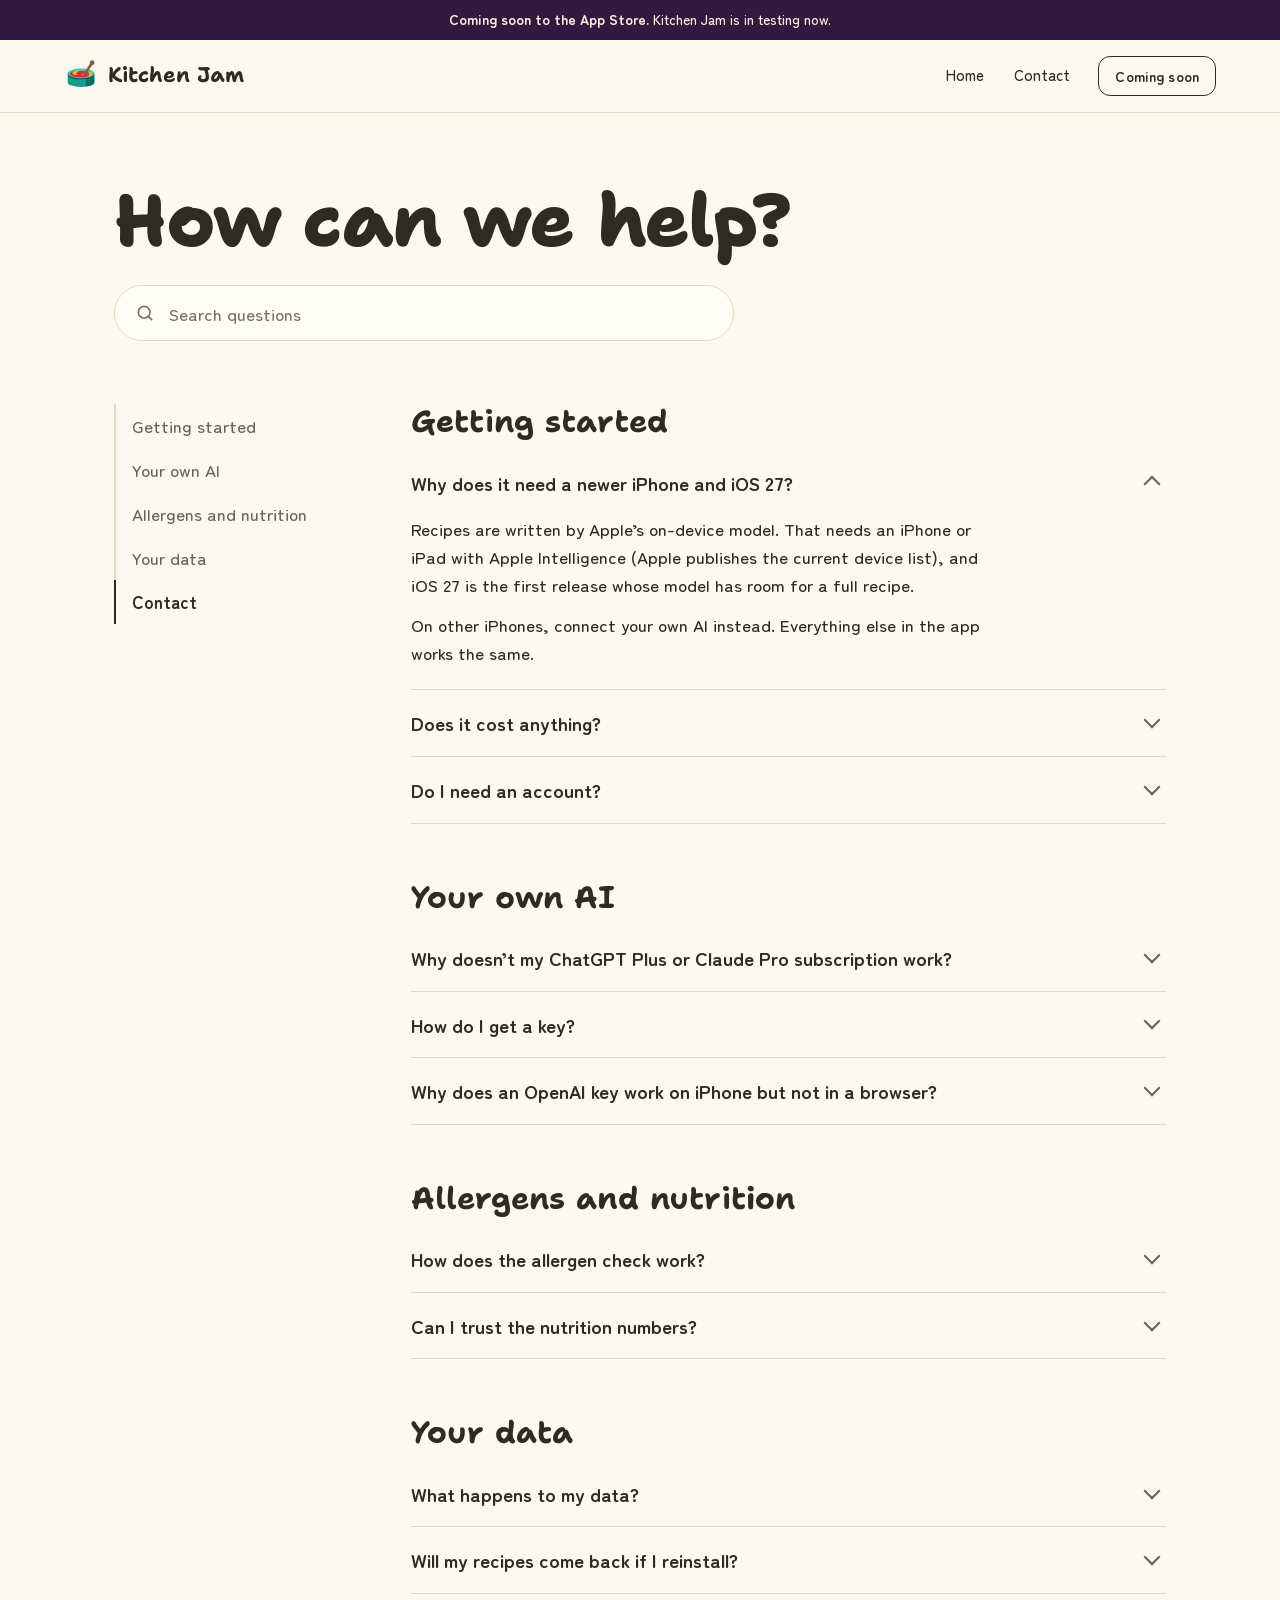
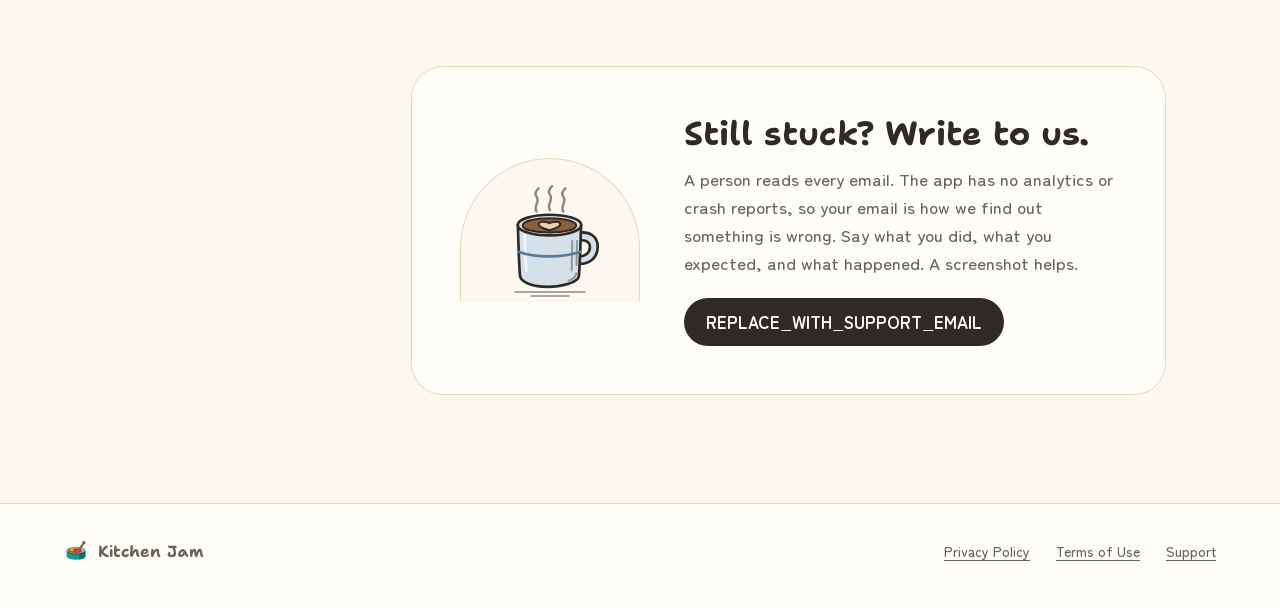
==== commit 28af123e: "Publish the site from fusion-recipe d5b78bb" ====
--- a/support.html
+++ b/support.html
@@ -6,13 +6,16 @@
 <title>Support — Kitchen Jam</title>
 <meta name="description" content="Answers about Kitchen Jam: which iPhones it needs, using your own AI, allergens, nutrition, and your data.">
 <meta name="theme-color" content="#FBF8EF">
+<link rel="canonical" href="https://mykitchenjam.app/support.html">
+<meta property="og:url" content="https://mykitchenjam.app/support.html">
 <link rel="icon" href="pot.svg" type="image/svg+xml">
 <link rel="preload" href="fonts/shantell-sans-latin.woff2" as="font" type="font/woff2" crossorigin>
-<link rel="stylesheet" href="site.css?v=31">
-<script src="support.js?v=31" defer></script>
+<link rel="stylesheet" href="site.css?v=32">
+<script src="support.js?v=32" defer></script>
 </head>
 <body class="support-page">
 <a class="skip" href="#main">Skip to the page</a>
+<p class="launch-banner" role="note"><strong>Coming soon to the App Store.</strong> Kitchen Jam is in testing now.</p>
 
 <header class="bar is-scrolled">
   <a class="brand" href="index.html" aria-label="Kitchen Jam home">
--- a/site.css
+++ b/site.css
@@ -800,3 +800,14 @@
   font: 700 16px/1 var(--body); letter-spacing: 0.01em; margin: 0;
 }
 .soon--small { min-height: 40px; padding: 0 16px; border-radius: 12px; font-size: 14px; }
+
+/* Until launch: a plum strip above the bar, in the app's own launch colours
+   (plum #33193f, cream #fff3df — the splash and first-run gate). It scrolls
+   away with the page so the sticky bar is unchanged. Remove at launch, with
+   the .soon labels. */
+.launch-banner {
+  margin: 0; padding: 10px var(--gutter);
+  background: #33193f; color: #fff3df;
+  font: 400 14px/1.4 var(--body); text-align: center;
+}
+.launch-banner strong { font-weight: 700; }
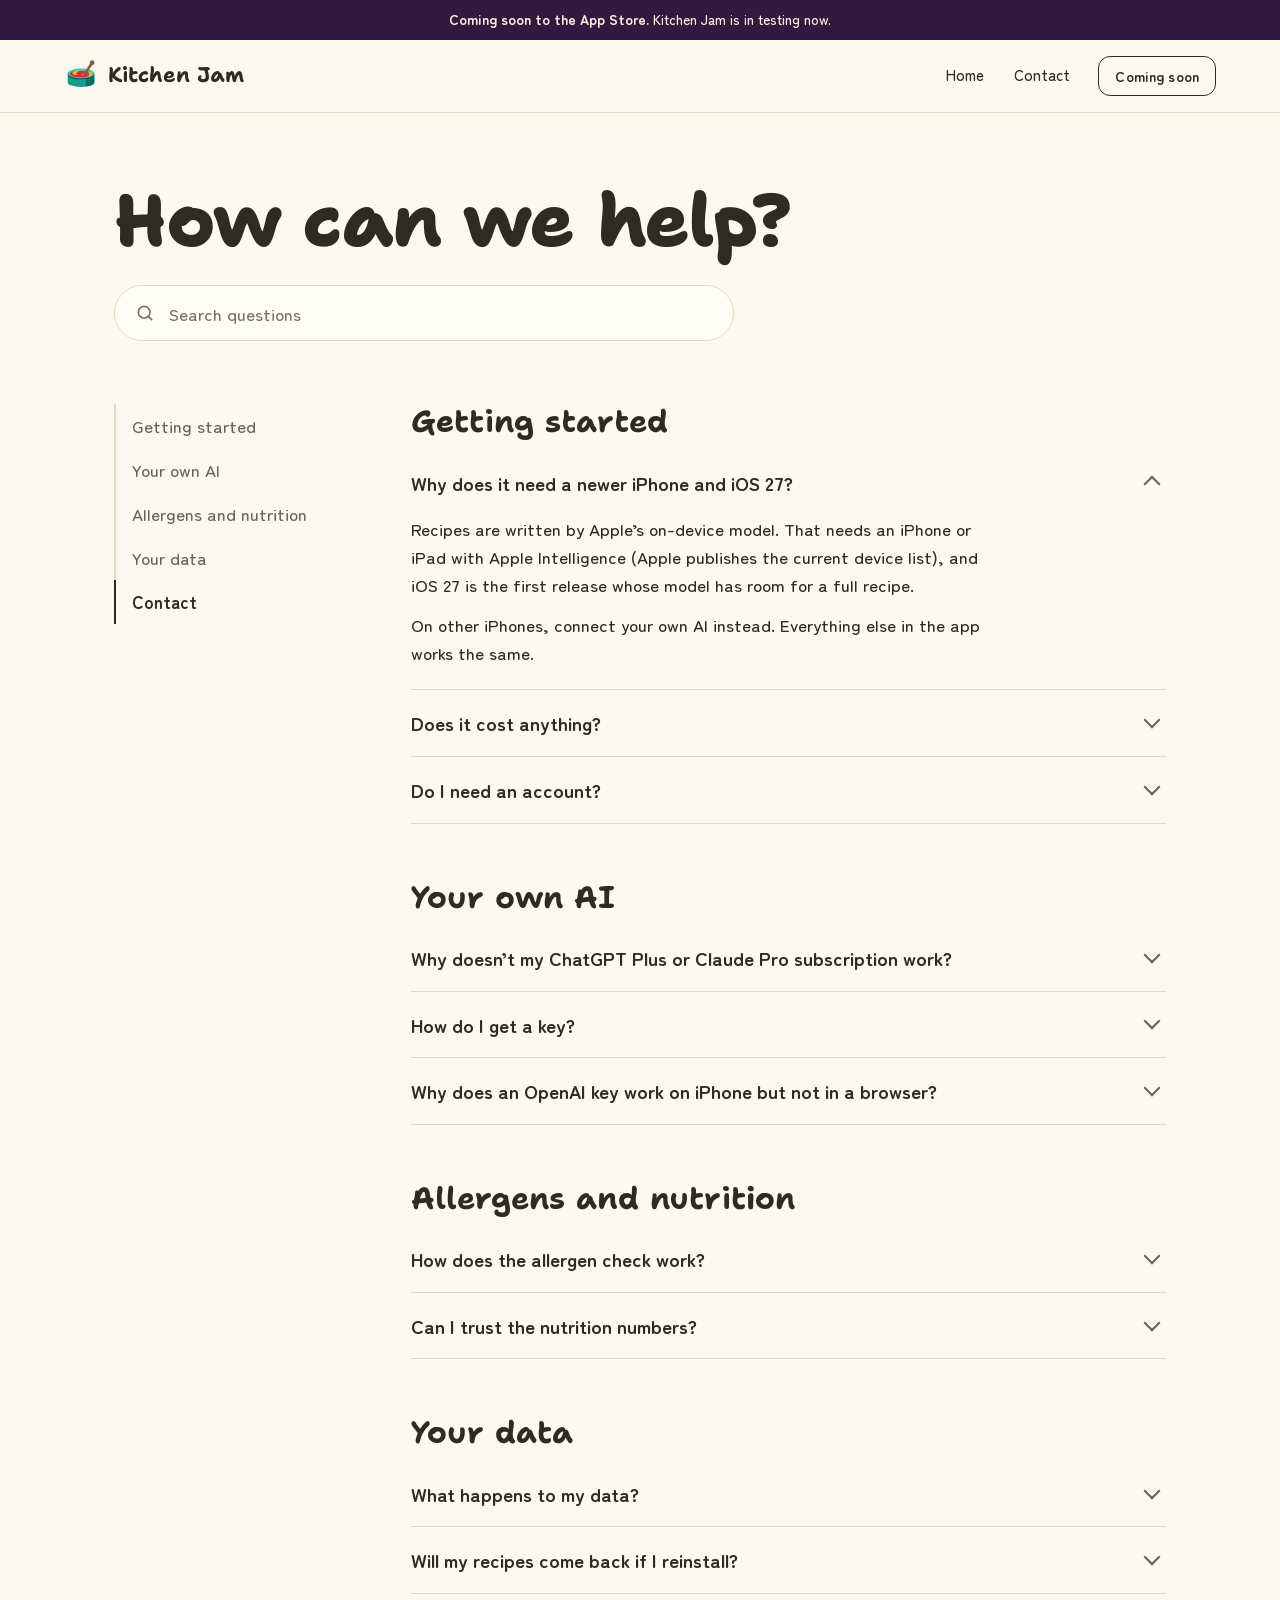
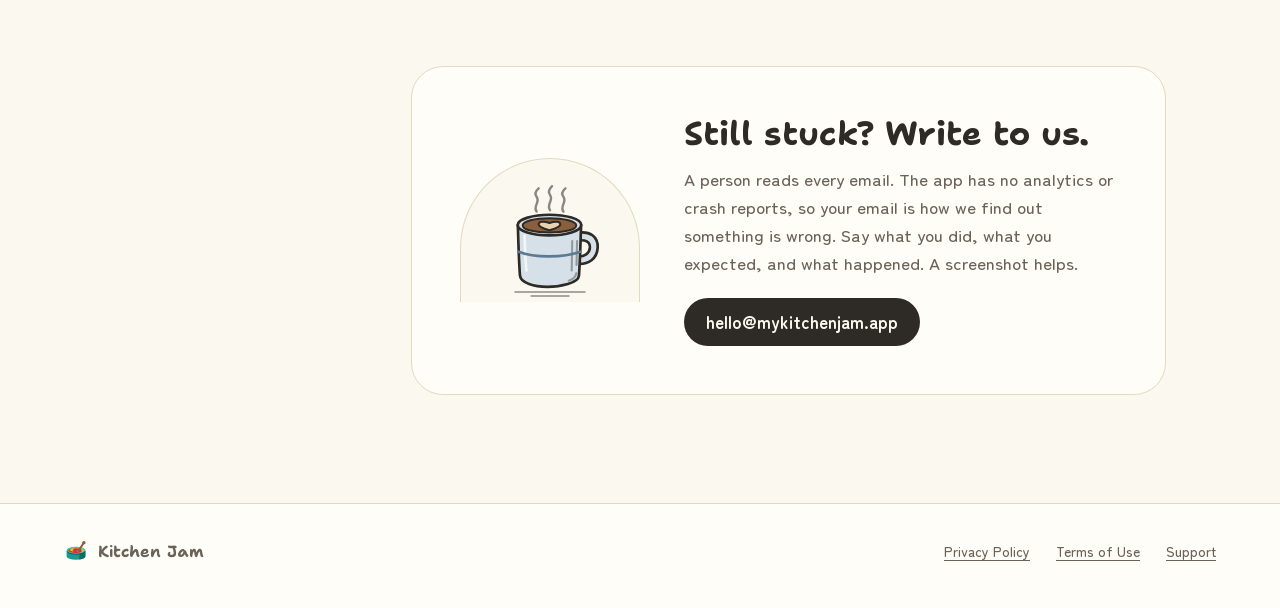
==== commit 88153a31: "Publish the site from fusion-recipe c84a5a2" ====
--- a/support.html
+++ b/support.html
@@ -154,7 +154,7 @@
         <div>
           <h2 id="g-contact">Still stuck? Write to us.</h2>
           <p>A person reads every email. The app has no analytics or crash reports, so your email is how we find out something is wrong. Say what you did, what you expected, and what happened. A screenshot helps.</p>
-          <a class="sp-mail" href="mailto:REPLACE_WITH_SUPPORT_EMAIL">REPLACE_WITH_SUPPORT_EMAIL</a>
+          <a class="sp-mail" href="mailto:hello@mykitchenjam.app">hello@mykitchenjam.app</a>
         </div>
       </section>
 
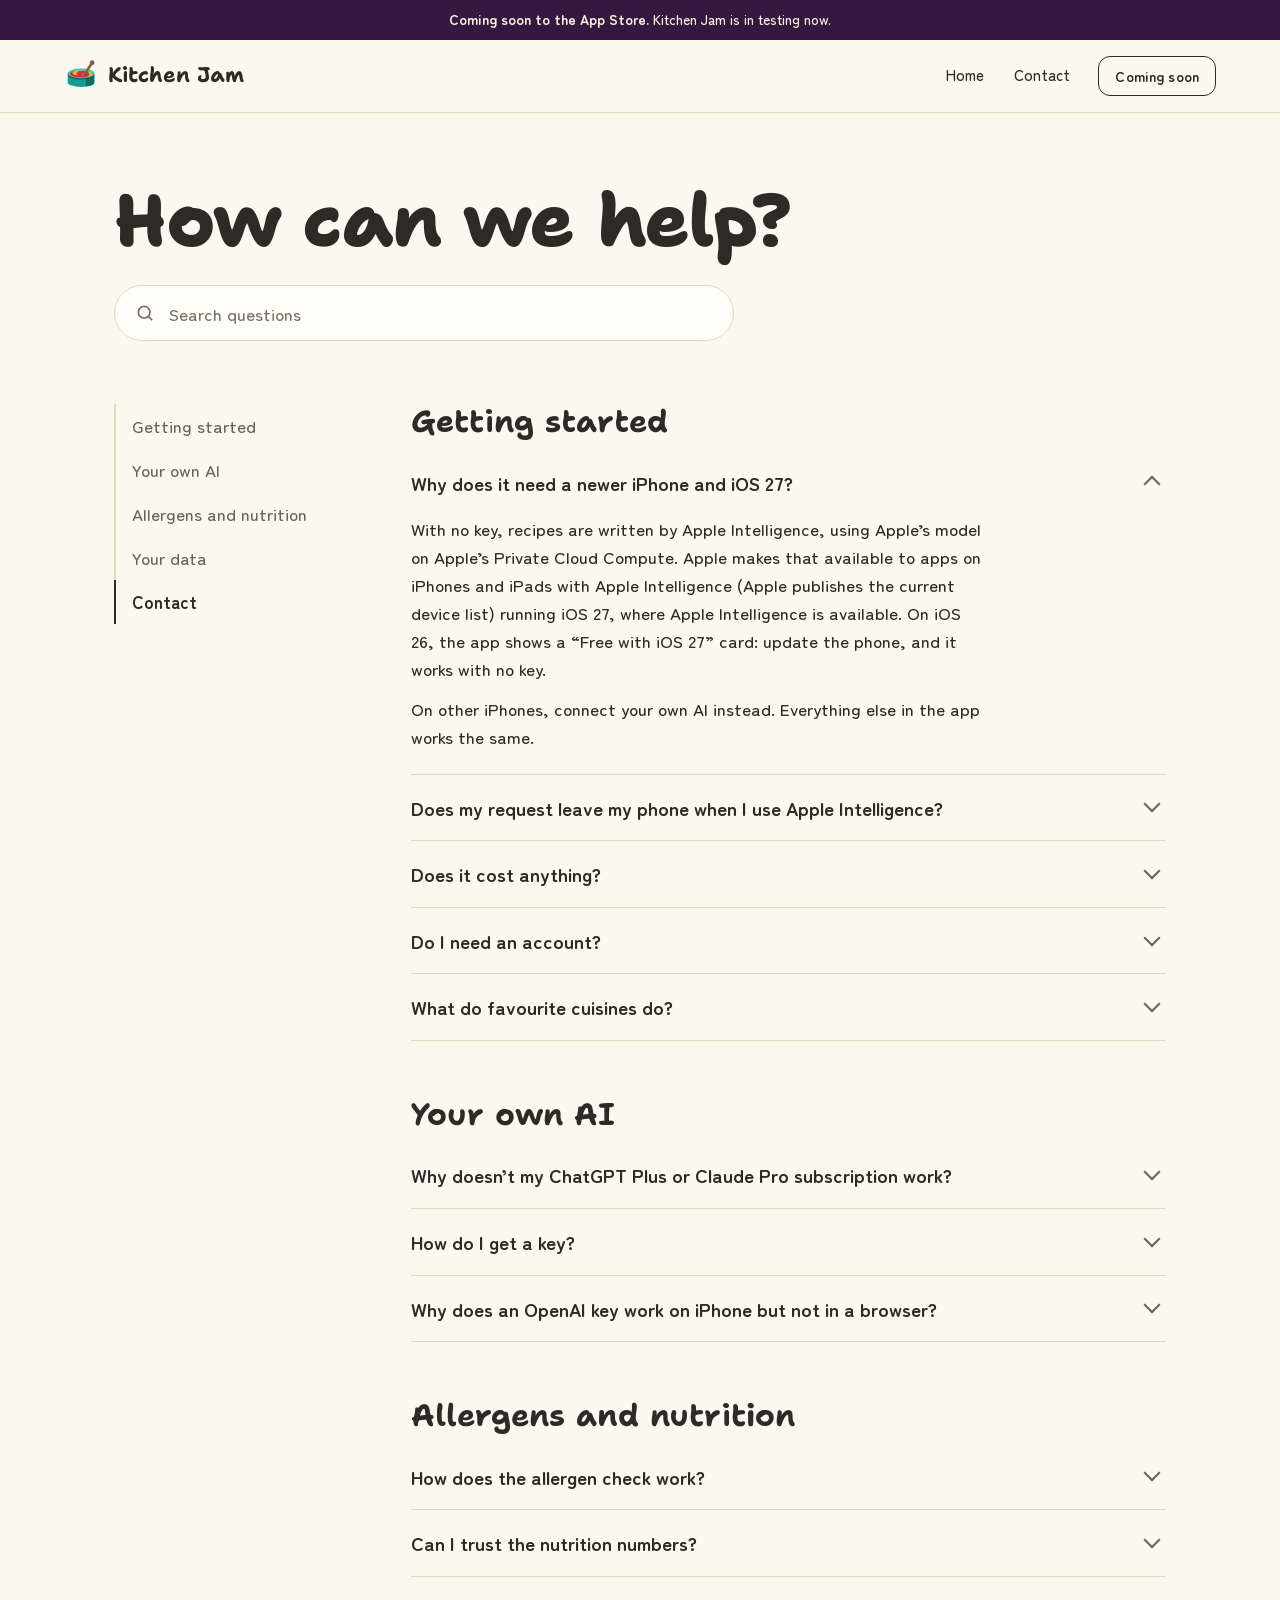
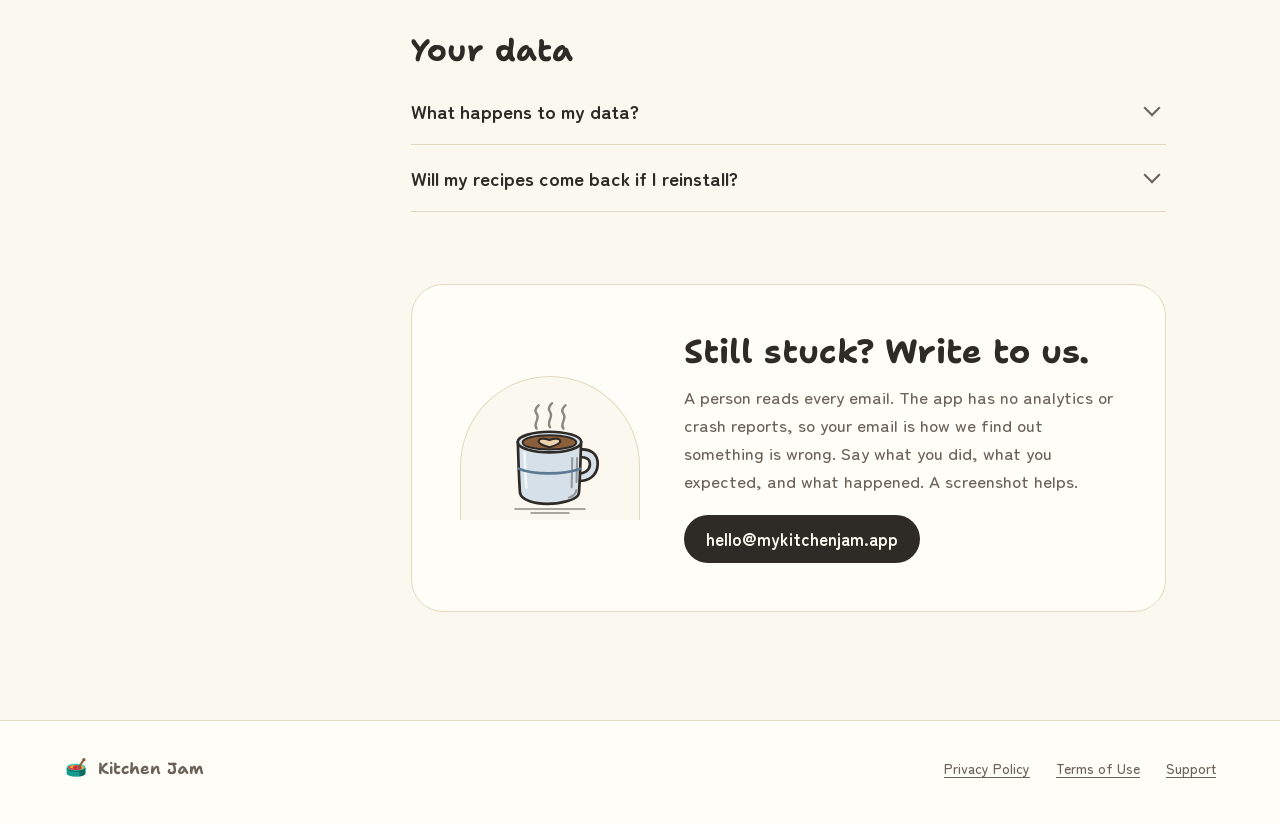
==== commit 4a30efc7: "Publish the site from fusion-recipe e2a0c42" ====
--- a/support.html
+++ b/support.html
@@ -58,15 +58,24 @@
         <details class="qa" open>
           <summary>Why does it need a newer iPhone and iOS 27?</summary>
           <div class="qa__a">
-            <p>Recipes are written by Apple’s on-device model. That needs an iPhone or iPad with Apple Intelligence (Apple publishes the current device list), and iOS 27 is the first release whose model has room for a full recipe.</p>
+            <p>With no key, recipes are written by Apple Intelligence, using Apple’s model on Apple’s Private Cloud Compute. Apple makes that available to apps on iPhones and iPads with Apple Intelligence (Apple publishes the current device list) running iOS 27, where Apple Intelligence is available. On iOS 26, the app shows a “Free with iOS 27” card: update the phone, and it works with no key.</p>
             <p>On other iPhones, connect your own AI instead. Everything else in the app works the same.</p>
           </div>
         </details>
 
         <details class="qa">
+          <summary>Does my request leave my phone when I use Apple Intelligence?</summary>
+          <div class="qa__a">
+            <p>Yes. Apple’s model runs on Apple’s Private Cloud Compute servers, not on your phone. To write a recipe, the app sends your request there: what you typed, and the parts of your profile and pantry the recipe needs, such as allergies, diet and favourite cuisines. It goes from your phone to Apple. It never comes to us — we have no server.</p>
+            <p>Apple states that Private Cloud Compute uses a request only to answer it, does not keep it, and does not make it accessible to Apple. The <a href="https://nik299-code.github.io/improv-kitchen-legal/privacy.html#apple-intelligence">privacy policy</a> has the details and links to Apple’s own explanation.</p>
+            <p>Some things stay on your phone: speech is turned into text on the phone, the allergen check runs on the phone, and your saved recipes, pantry and notes are kept on the phone — and in your own iCloud backup, if it is on.</p>
+          </div>
+        </details>
+
+        <details class="qa">
           <summary>Does it cost anything?</summary>
           <div class="qa__a">
-            <p>On iOS 27 with Apple Intelligence, generating recipes costs you nothing: it runs on your device.</p>
+            <p>On iOS 27 with Apple Intelligence, generating recipes costs you nothing, within a daily limit that Apple sets. If you reach it, the app tells you when it resets. Until then, you can use your own key.</p>
             <p>With your own key, you pay your provider for what you use. Most recipes cost a few cents, and Google Gemini and Groq give free keys with a daily limit.</p>
           </div>
         </details>
@@ -75,6 +84,14 @@
           <summary>Do I need an account?</summary>
           <div class="qa__a"><p>No. There is no account to create, and no server of ours in the middle.</p></div>
         </details>
+
+        <details class="qa">
+          <summary>What do favourite cuisines do?</summary>
+          <div class="qa__a">
+            <p>In setup, and any time in Settings under <strong>Cuisines you love</strong>, you can pick the cuisines you cook or love. When you leave the choice open — “dinner tonight”, “a fusion with salmon” — the recipe stays within those cuisines. Tap <strong>Try something new</strong> for one from outside your list, or name the dish or cuisine you want: a request you name is always followed. Pick none for no preference.</p>
+            <p>Your choices are saved with your profile on your phone, and in your own iCloud backup if it is on. They are sent with your recipe requests, like your diet, so the recipe can follow them.</p>
+          </div>
+        </details>
       </section>
 
       <section class="sp-group" id="own-ai" aria-labelledby="g-own-ai">
@@ -92,10 +109,11 @@
           <summary>How do I get a key?</summary>
           <div class="qa__a">
             <ul class="providers">
-              <li><b>OpenRouter</b><span>One key for many models. Sign in from Settings, or make a key at openrouter.ai.</span></li>
-              <li><b>Groq</b><span>Free tier. Make a key at console.groq.com. On the free tier a recipe can wait up to a minute to start.</span></li>
-              <li><b>Google Gemini</b><span>Free tier. Make a key at aistudio.google.com.</span></li>
-              <li><b>Anthropic</b><span>Claude, pay as you go. Make a key at console.anthropic.com; add billing first.</span></li>
+              <li><b>Google Gemini</b><span>Free key, with a daily limit. Make a key at aistudio.google.com.</span></li>
+              <li><b>OpenAI</b><span>GPT models, pay as you go, with an OpenAI API account (separate from ChatGPT). Make a key at platform.openai.com; add billing first. Works in the iPhone app.</span></li>
+              <li><b>Anthropic</b><span>Claude models, pay as you go, with an Anthropic API account (separate from Claude.ai). Make a key at console.anthropic.com; add billing first.</span></li>
+              <li><b>OpenRouter</b><span>One account for many models. Tap Connect with OpenRouter in Settings and sign in: the key comes back to the app by itself. Add a few dollars of credit first.</span></li>
+              <li><b>Groq</b><span>Free key, with limits. Make a key at console.groq.com. On the free tier a recipe can wait up to a minute to start.</span></li>
               <li><b>A local model</b><span>Run LM Studio or Ollama on a computer on your network, and point Settings at it. Nothing leaves your home.</span></li>
             </ul>
             <p>Your key stays on your device. Requests go straight from your phone to the provider you chose.</p>
@@ -116,7 +134,7 @@
         <details class="qa">
           <summary>How does the allergen check work?</summary>
           <div class="qa__a">
-            <p>Tell the app what you avoid, and every recipe is checked against 14 allergen families, including hidden sources like the fish in Worcestershire sauce and the wheat in ordinary soy sauce.</p>
+            <p>Tell the app what you avoid, and every recipe is checked for common allergens, including hidden sources like the fish in Worcestershire sauce and the wheat in ordinary soy sauce.</p>
             <p class="qa__warn">It is a check on the AI’s work, not a guarantee. It reads ingredient names; it cannot see brands, processing or cross-contamination. Always read the labels on what you cook with.</p>
           </div>
         </details>
@@ -135,15 +153,15 @@
         <details class="qa">
           <summary>What happens to my data?</summary>
           <div class="qa__a">
-            <p>Nothing reaches us. Your recipes, pantry, notes and key stay on your device. With iCloud backup on, your recipes, pantry, shopping list and profile are also kept in your own private iCloud storage, which we cannot see. Your key never is.</p>
-            <p>When you ask for a recipe, the request goes only to the model you use: Apple’s, or the provider you chose. The <a href="https://nik299-code.github.io/improv-kitchen-legal/privacy.html">privacy policy</a> has the details.</p>
+            <p>Nothing reaches us. Your recipes, pantry, notes and key are saved on your device. With iCloud backup on, your recipes, pantry, shopping list and profile (including favourite cuisines) are also kept in your own private iCloud storage, which we cannot see. Your key never is.</p>
+            <p>When you ask for a recipe, the request goes only to the AI you use: Apple Intelligence on Apple’s Private Cloud Compute, or the provider you chose. The <a href="https://nik299-code.github.io/improv-kitchen-legal/privacy.html">privacy policy</a> has the details.</p>
           </div>
         </details>
 
         <details class="qa">
           <summary>Will my recipes come back if I reinstall?</summary>
           <div class="qa__a">
-            <p>On iPhone, yes, if you are signed in to iCloud and Back up to iCloud is on in the app’s Settings. Reinstall, use the same iCloud account, and your recipes, pantry and shopping list come back when the app opens.</p>
+            <p>On iPhone, yes, if you are signed in to iCloud and Back up to iCloud is on in the app’s Settings. Reinstall, use the same iCloud account, and your recipes, pantry and shopping list can come back when the app opens.</p>
             <p class="qa__warn">Before you delete the app, use <strong>Export library</strong> in Settings to save a copy to Files. Without iCloud backup, deleting the app deletes your recipes.</p>
           </div>
         </details>
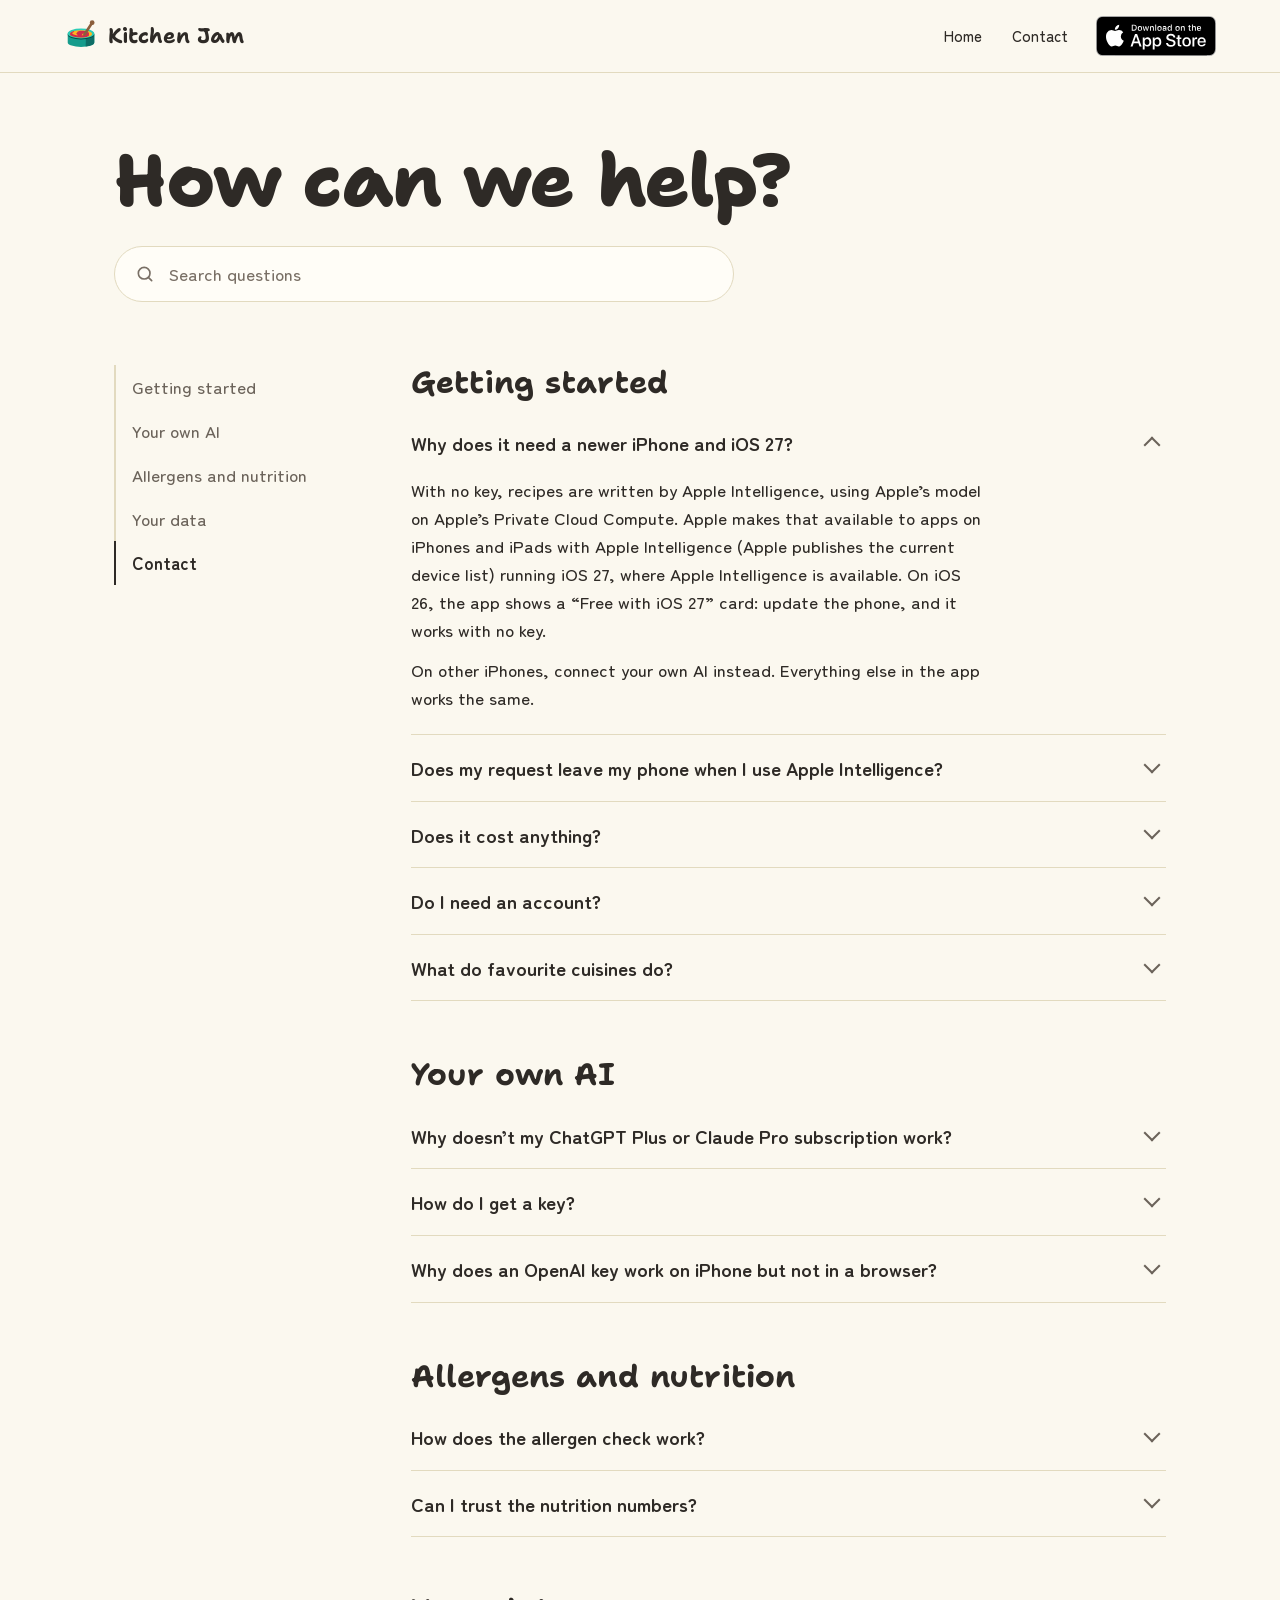
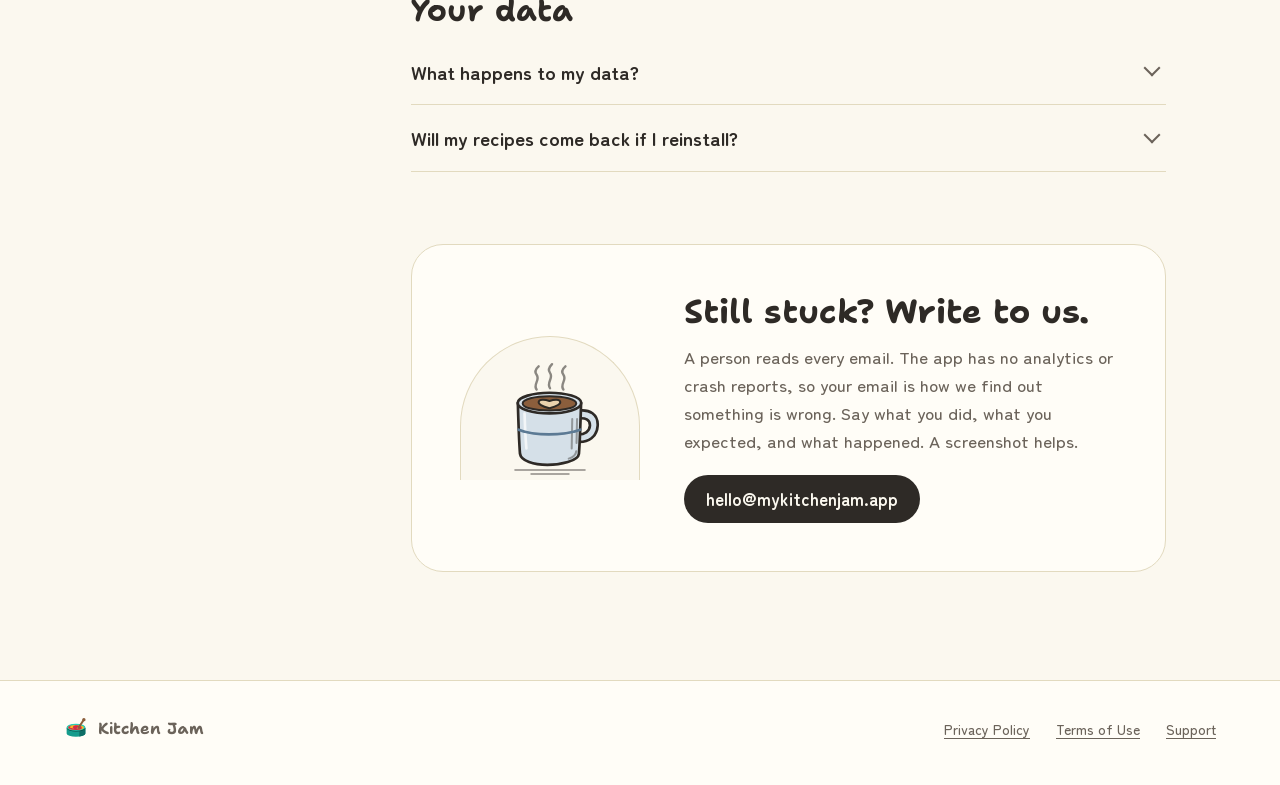
==== commit c5957c13: "Publish the site from fusion-recipe a7932ec" ====
--- a/support.html
+++ b/support.html
@@ -15,7 +15,6 @@
 </head>
 <body class="support-page">
 <a class="skip" href="#main">Skip to the page</a>
-<p class="launch-banner" role="note"><strong>Coming soon to the App Store.</strong> Kitchen Jam is in testing now.</p>
 
 <header class="bar is-scrolled">
   <a class="brand" href="index.html" aria-label="Kitchen Jam home">
@@ -26,7 +25,7 @@
     <a href="index.html">Home</a>
     <a href="#contact">Contact</a>
   </nav>
-  <span class="soon soon--small">Coming soon</span>
+  <a class="store store--small" href="https://apps.apple.com/app/kitchen-jam-fusion-recipes/id6802524217"><img src="app-store-badge.svg" alt="Download on the App Store" width="120" height="40"></a>
 </header>
 
 <main id="main" class="sp">
@@ -67,7 +66,7 @@
           <summary>Does my request leave my phone when I use Apple Intelligence?</summary>
           <div class="qa__a">
             <p>Yes. Apple’s model runs on Apple’s Private Cloud Compute servers, not on your phone. To write a recipe, the app sends your request there: what you typed, and the parts of your profile and pantry the recipe needs, such as allergies, diet and favourite cuisines. It goes from your phone to Apple. It never comes to us — we have no server.</p>
-            <p>Apple states that Private Cloud Compute uses a request only to answer it, does not keep it, and does not make it accessible to Apple. The <a href="https://nik299-code.github.io/improv-kitchen-legal/privacy.html#apple-intelligence">privacy policy</a> has the details and links to Apple’s own explanation.</p>
+            <p>Apple states that Private Cloud Compute uses a request only to answer it, does not keep it, and does not make it accessible to Apple. The <a href="/privacy.html#apple-intelligence">privacy policy</a> has the details and links to Apple’s own explanation.</p>
             <p>Some things stay on your phone: speech is turned into text on the phone, the allergen check runs on the phone, and your saved recipes, pantry and notes are kept on the phone — and in your own iCloud backup, if it is on.</p>
           </div>
         </details>
@@ -154,7 +153,7 @@
           <summary>What happens to my data?</summary>
           <div class="qa__a">
             <p>Nothing reaches us. Your recipes, pantry, notes and key are saved on your device. With iCloud backup on, your recipes, pantry, shopping list and profile (including favourite cuisines) are also kept in your own private iCloud storage, which we cannot see. Your key never is.</p>
-            <p>When you ask for a recipe, the request goes only to the AI you use: Apple Intelligence on Apple’s Private Cloud Compute, or the provider you chose. The <a href="https://nik299-code.github.io/improv-kitchen-legal/privacy.html">privacy policy</a> has the details.</p>
+            <p>When you ask for a recipe, the request goes only to the AI you use: Apple Intelligence on Apple’s Private Cloud Compute, or the provider you chose. The <a href="/privacy.html">privacy policy</a> has the details.</p>
           </div>
         </details>
 
@@ -186,8 +185,8 @@
     Kitchen Jam
   </span>
   <nav aria-label="Legal">
-    <a href="https://nik299-code.github.io/improv-kitchen-legal/privacy.html">Privacy Policy</a>
-    <a href="https://nik299-code.github.io/improv-kitchen-legal/terms.html">Terms of Use</a>
+    <a href="/privacy.html">Privacy Policy</a>
+    <a href="/terms.html">Terms of Use</a>
     <a href="support.html" aria-current="page">Support</a>
   </nav>
 </footer>
--- a/site.css
+++ b/site.css
@@ -791,23 +791,3 @@
   .support-page .bar__nav { display: none; }
 }
 
-/* Until the App Store listing is live: a quiet "coming soon" in place of
-   Apple's badge, which may only link to an app that is actually there.
-   Swap back to the .store badge links at launch. */
-.soon {
-  display: inline-flex; align-items: center; gap: 10px; min-height: 54px; padding: 0 22px;
-  border-radius: 14px; border: 1.5px solid var(--ink); color: var(--ink);
-  font: 700 16px/1 var(--body); letter-spacing: 0.01em; margin: 0;
-}
-.soon--small { min-height: 40px; padding: 0 16px; border-radius: 12px; font-size: 14px; }
-
-/* Until launch: a plum strip above the bar, in the app's own launch colours
-   (plum #33193f, cream #fff3df — the splash and first-run gate). It scrolls
-   away with the page so the sticky bar is unchanged. Remove at launch, with
-   the .soon labels. */
-.launch-banner {
-  margin: 0; padding: 10px var(--gutter);
-  background: #33193f; color: #fff3df;
-  font: 400 14px/1.4 var(--body); text-align: center;
-}
-.launch-banner strong { font-weight: 700; }
